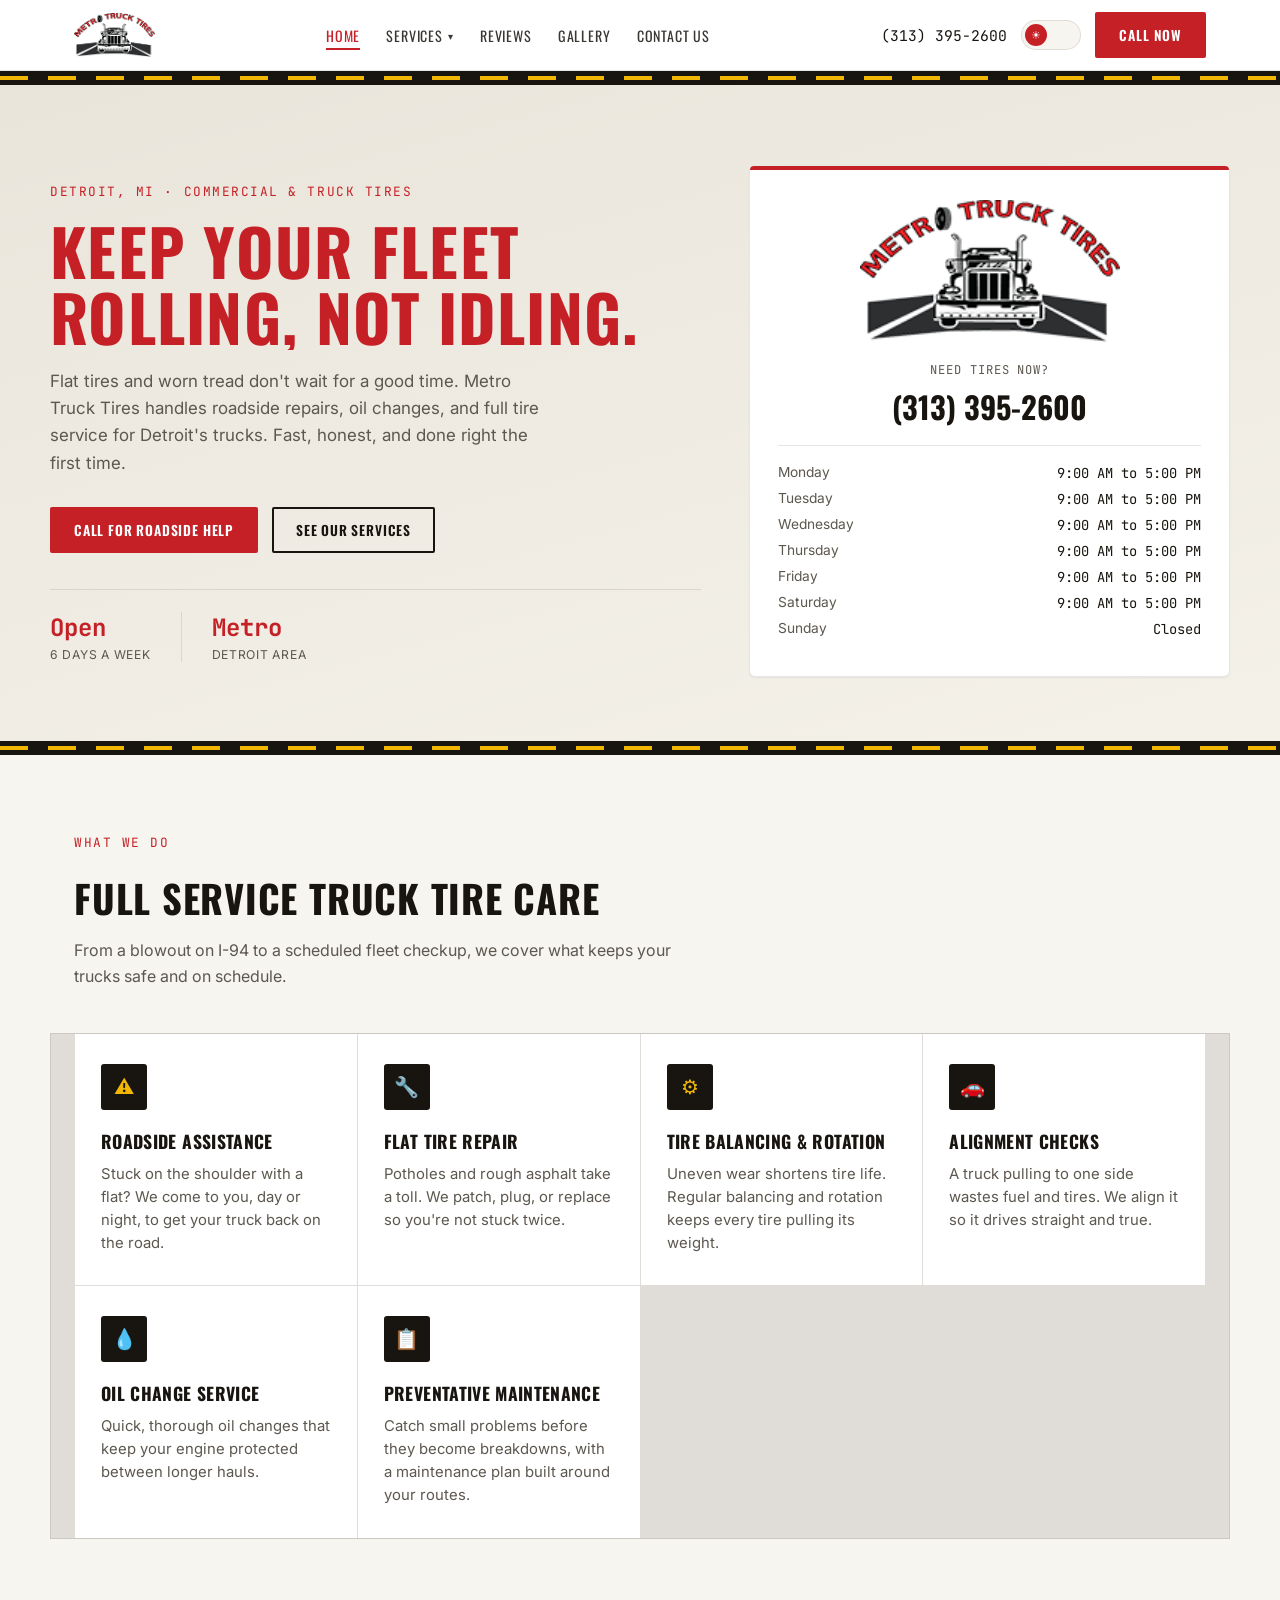
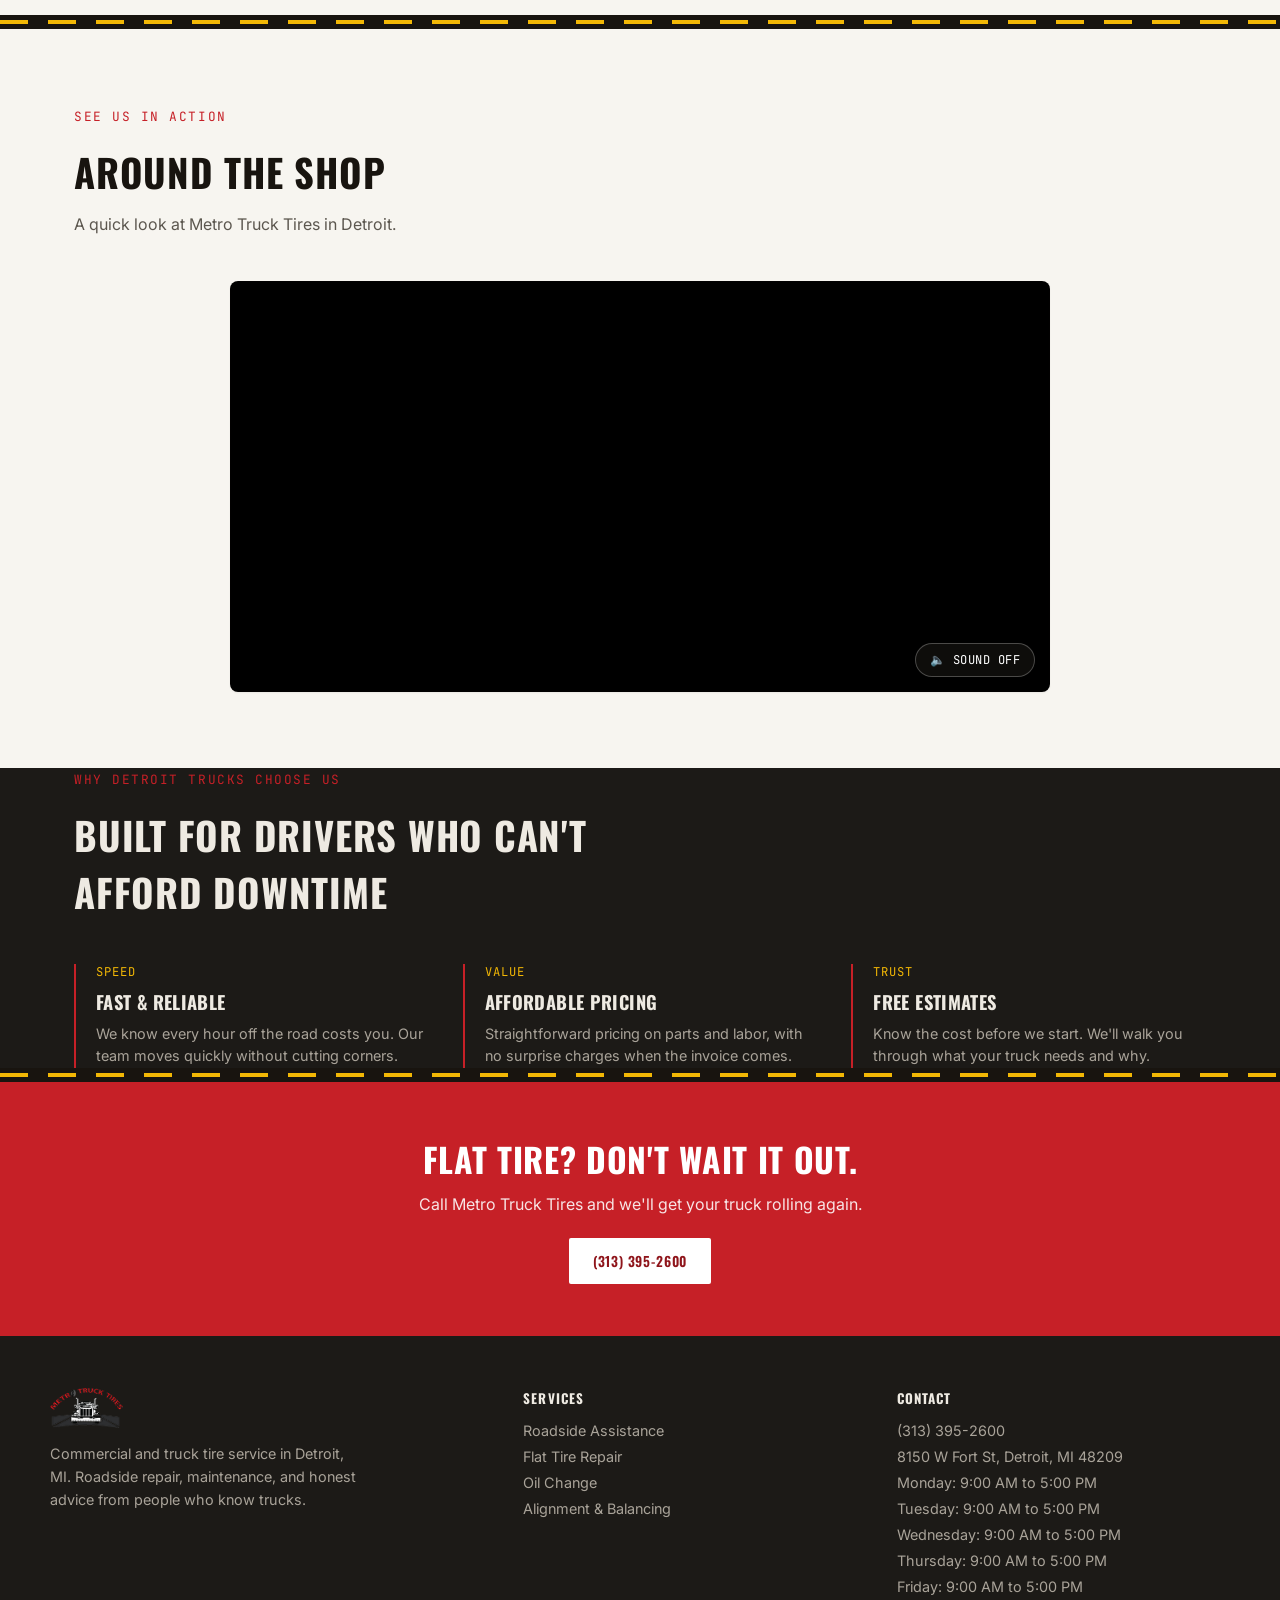
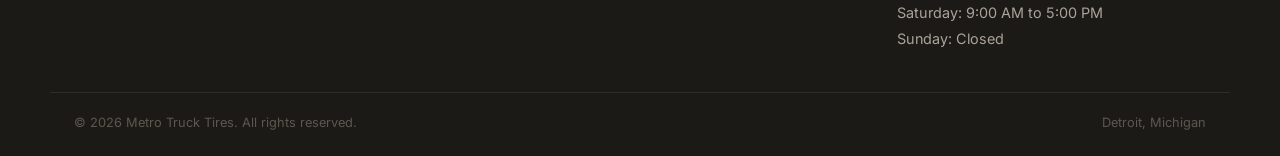
==== index.html @ 2fb6edc6 "Add files via upload" ====
<!DOCTYPE html>
<html lang="en">
<head>
<meta charset="UTF-8">
<meta name="viewport" content="width=device-width, initial-scale=1.0">
<meta name="color-scheme" content="light">
<title>Metro Truck Tires | Detroit, MI</title>
<meta name="description" content="Commercial and truck tire service in Detroit, MI. Roadside assistance, flat repair, oil changes, and more.">
<link rel="stylesheet" href="styles.css">

</head>
<body>
<header>
  <div class="nav">
    <a class="nav-logo" href="index.html"><img src="logo.png" alt="Metro Truck Tires logo"></a>
    <ul class="nav-links">
      <li><a href="index.html" class="active">Home</a></li>
<li class="has-dropdown">
              <a href="services.html" class="">Services <span class="caret">&#9662;</span></a>
              <ul class="dropdown"><li><a href="services.html#roadside">Roadside Assistance</a></li><li><a href="services.html#flat-tire">Flat Tire Repair</a></li><li><a href="services.html#oil-change">Oil Change</a></li><li><a href="services.html#balancing">Tire Balancing & Rotation</a></li><li><a href="services.html#alignment">Alignment Checks</a></li><li><a href="services.html#maintenance">Preventative Maintenance</a></li></ul>
            </li>
<li><a href="reviews.html" class="">Reviews</a></li>
<li><a href="gallery.html" class="">Gallery</a></li>
<li><a href="contact.html" class="">Contact Us</a></li>
    </ul>
    <div class="nav-cta">
      <span class="nav-phone mono">(313) 395-2600</span>
      <button class="theme-toggle" aria-pressed="false" aria-label="Toggle dark mode"><span class="knob">&#9728;</span></button>
      <a href="tel:+13133952600" class="btn btn-red">Call Now</a>
    </div>
    <button class="burger" aria-label="Menu">&#9776;</button>
  </div>
</header>

<div class="road"></div>
<section class="hero">
  <div class="hero-grid">
    <div class="hero-in">
      <span class="eyebrow">Detroit, MI &middot; Commercial &amp; Truck Tires</span>
      <h1 class="split-text">Keep your fleet <span>rolling</span>, not idling.</h1>
      <p class="lead">Flat tires and worn tread don't wait for a good time. Metro Truck Tires handles roadside repairs, oil changes, and full tire service for Detroit's trucks. Fast, honest, and done right the first time.</p>
      <div class="hero-actions">
        <a href="tel:+13133952600" class="btn btn-red">Call for Roadside Help</a>
        <a href="services.html" class="btn btn-outline">See Our Services</a>
      </div>
      <div class="hero-stats">
        <div class="hstat"><div class="num">Open</div><div class="lbl">6 Days a Week</div></div>
        <div class="hstat"><div class="num">Metro</div><div class="lbl">Detroit Area</div></div>
      </div>
    </div>
    <div class="hero-panel hero-panel-in">
      <img src="logo.png" alt="Metro Truck Tires">
      <div class="call-label">Need tires now?</div>
      <a href="tel:+13133952600" class="phone">(313) 395-2600</a>
      <div class="hours">
        <div class="hours-row"><span>Monday</span><span>9:00 AM to 5:00 PM</span></div>
        <div class="hours-row"><span>Tuesday</span><span>9:00 AM to 5:00 PM</span></div>
        <div class="hours-row"><span>Wednesday</span><span>9:00 AM to 5:00 PM</span></div>
        <div class="hours-row"><span>Thursday</span><span>9:00 AM to 5:00 PM</span></div>
        <div class="hours-row"><span>Friday</span><span>9:00 AM to 5:00 PM</span></div>
        <div class="hours-row"><span>Saturday</span><span>9:00 AM to 5:00 PM</span></div>
        <div class="hours-row"><span>Sunday</span><span>Closed</span></div>
      </div>
    </div>
  </div>
</section>

<div class="road"></div>

<section class="section" id="services">
  <div class="wrap">
    <div class="section-head reveal">
      <span class="eyebrow">What We Do</span>
      <h2>Full service truck tire care</h2>
      <p>From a blowout on I-94 to a scheduled fleet checkup, we cover what keeps your trucks safe and on schedule.</p>
    </div>
  </div>
  <div class="services-grid wrap reveal-stagger" style="max-width:1180px; margin:0 auto;">
    <div class="service-card">
      <div class="service-icon">&#9888;</div>
      <h3>Roadside Assistance</h3>
      <p>Stuck on the shoulder with a flat? We come to you, day or night, to get your truck back on the road.</p>
    </div>
    <div class="service-card">
      <div class="service-icon">&#128295;</div>
      <h3>Flat Tire Repair</h3>
      <p>Potholes and rough asphalt take a toll. We patch, plug, or replace so you're not stuck twice.</p>
    </div>
    <div class="service-card">
      <div class="service-icon">&#9881;</div>
      <h3>Tire Balancing &amp; Rotation</h3>
      <p>Uneven wear shortens tire life. Regular balancing and rotation keeps every tire pulling its weight.</p>
    </div>
    <div class="service-card">
      <div class="service-icon">&#128663;</div>
      <h3>Alignment Checks</h3>
      <p>A truck pulling to one side wastes fuel and tires. We align it so it drives straight and true.</p>
    </div>
    <div class="service-card">
      <div class="service-icon">&#128167;</div>
      <h3>Oil Change Service</h3>
      <p>Quick, thorough oil changes that keep your engine protected between longer hauls.</p>
    </div>
    <div class="service-card">
      <div class="service-icon">&#128203;</div>
      <h3>Preventative Maintenance</h3>
      <p>Catch small problems before they become breakdowns, with a maintenance plan built around your routes.</p>
    </div>
  </div>
</section>

<div class="road"></div>

<section class="section">
  <div class="wrap">
    <div class="section-head reveal">
      <span class="eyebrow">See Us In Action</span>
      <h2>Around the shop</h2>
      <p>A quick look at Metro Truck Tires in Detroit.</p>
    </div>
    <div class="video-wrap reveal">
      <div class="video-frame">
        <video class="js-shop-video" playsinline webkit-playsinline="true" x5-playsinline autoplay muted loop preload="auto" poster="" disablepictureinpicture disableremoteplayback>
          <source src="videos/shop-tour.mp4" type="video/mp4">
          Your browser doesn't support embedded video.
        </video>
        <button type="button" class="mute-toggle js-mute-toggle" aria-label="Unmute video">&#128264; Sound Off</button>
      </div>
    </div>
  </div>
</section>

<section class="why" id="why">
  <div class="wrap">
    <div class="section-head reveal">
      <span class="eyebrow">Why Detroit Trucks Choose Us</span>
      <h2>Built for drivers who can't afford downtime</h2>
    </div>
    <div class="why-grid reveal-stagger">
      <div class="why-item">
        <span class="tag">Speed</span>
        <h3>Fast &amp; Reliable</h3>
        <p>We know every hour off the road costs you. Our team moves quickly without cutting corners.</p>
      </div>
      <div class="why-item">
        <span class="tag">Value</span>
        <h3>Affordable Pricing</h3>
        <p>Straightforward pricing on parts and labor, with no surprise charges when the invoice comes.</p>
      </div>
      <div class="why-item">
        <span class="tag">Trust</span>
        <h3>Free Estimates</h3>
        <p>Know the cost before we start. We'll walk you through what your truck needs and why.</p>
      </div>
    </div>
  </div>
</section>

<div class="road"></div>

<section class="cta-band reveal">
  <h2>Flat tire? Don't wait it out.</h2>
  <p>Call Metro Truck Tires and we'll get your truck rolling again.</p>
  <a href="tel:+13133952600" class="btn btn-white">(313) 395-2600</a>
</section>

<footer>
  <div class="foot-grid">
    <div>
      <img src="logo.png" alt="Metro Truck Tires logo">
      <p>Commercial and truck tire service in Detroit, MI. Roadside repair, maintenance, and honest advice from people who know trucks.</p>
    </div>
    <div>
      <h4>Services</h4>
      <ul>
        <li><a href="services.html#roadside">Roadside Assistance</a></li>
        <li><a href="services.html#flat-tire">Flat Tire Repair</a></li>
        <li><a href="services.html#oil-change">Oil Change</a></li>
        <li><a href="services.html#alignment">Alignment &amp; Balancing</a></li>
      </ul>
    </div>
    <div>
      <h4>Contact</h4>
      <ul>
        <li>(313) 395-2600</li>
        <li>8150 W Fort St, Detroit, MI 48209</li>
        <li>Monday: 9:00 AM to 5:00 PM</li>
        <li>Tuesday: 9:00 AM to 5:00 PM</li>
        <li>Wednesday: 9:00 AM to 5:00 PM</li>
        <li>Thursday: 9:00 AM to 5:00 PM</li>
        <li>Friday: 9:00 AM to 5:00 PM</li>
        <li>Saturday: 9:00 AM to 5:00 PM</li>
        <li>Sunday: Closed</li>
      </ul>
    </div>
  </div>
  <div class="foot-bottom wrap">
    <span>&copy; 2026 Metro Truck Tires. All rights reserved.</span>
    <span>Detroit, Michigan</span>
  </div>
</footer>
<script src="main.js"></script>
</body>
</html>
---- styles.css ----
@import url('https://fonts.googleapis.com/css2?family=Oswald:wght@400;500;600;700&family=Inter:wght@400;500;600;700&family=JetBrains+Mono:wght@500;700&display=swap');

:root{
  color-scheme: light;
  /* brand constants — same in both themes */
  --red:#c62027;
  --red-dark:#8f151b;
  --yellow:#f2b705;

  /* LIGHT THEME (default) */
  --bg-page:#f7f5f0;
  --bg-surface:#ffffff;
  --bg-nav:#ffffff;
  --bg-hero-a:#e9e5db;
  --bg-hero-b:#f4f1e9;
  --bg-panel:#ffffff;
  --bg-band:#1c1a17;      /* why-us band stays dark for contrast in both themes */
  --band-text:#eeeae2;
  --band-muted:#a9a399;
  --text-primary:#18140f;
  --text-muted:#5c574f;
  --steel:#8a8579;
  --line:rgba(20,18,16,0.10);
  --nav-text:#18140f;
  --icon-bg:#18140f;
  --icon-fg:var(--yellow);
  --shadow:0 1px 2px rgba(20,18,16,0.06);
}

[data-theme="dark"]{
  color-scheme: dark;
  --bg-page:#141210;
  --bg-surface:#1b1815;
  --bg-nav:#141210;
  --bg-hero-a:#141210;
  --bg-hero-b:#1b1815;
  --bg-panel:#211d19;
  --bg-band:#0f0d0b;
  --band-text:#eeeae2;
  --band-muted:#7a746a;
  --text-primary:#eeeae2;
  --text-muted:#a9a399;
  --steel:#7a746a;
  --line:rgba(255,255,255,0.08);
  --nav-text:#eeeae2;
  --icon-bg:#0f0d0b;
  --icon-fg:var(--yellow);
  --shadow:none;
}

*{box-sizing:border-box; margin:0; padding:0;}
html{scroll-behavior:smooth; background:var(--bg-page);}
body{
  font-family:'Inter',sans-serif;
  background:var(--bg-page);
  color:var(--text-primary);
  -webkit-font-smoothing:antialiased;
  transition:background .25s ease, color .25s ease;
}
h1,h2,h3,.display{
  font-family:'Oswald',sans-serif;
  text-transform:uppercase;
  letter-spacing:0.02em;
}
.mono{font-family:'JetBrains Mono',monospace;}
a{color:inherit; text-decoration:none;}
img{max-width:100%; display:block;}
.wrap{max-width:1180px; margin:0 auto; padding:0 24px;}
ul{list-style:none;}

/* Road stripe divider — signature element echoing the logo's road */
.road{height:14px; background:var(--icon-bg); position:relative; overflow:hidden; transition:background .25s ease;}
.road::before{
  content:""; position:absolute; top:50%; left:0; right:0; height:4px; transform:translateY(-50%);
  background-image:repeating-linear-gradient(90deg, var(--yellow) 0 28px, transparent 28px 48px);
}

/* NAV */
header{position:sticky; top:0; z-index:60; background:var(--bg-nav); border-bottom:1px solid var(--line); transition:background .25s ease, border-color .25s ease;}
.nav{display:flex; align-items:center; justify-content:space-between; padding:12px 24px; max-width:1180px; margin:0 auto; position:relative;}
.nav-logo img{height:44px; width:auto;}
.nav-links{display:flex; gap:26px; align-items:center;}
.nav-links > li{position:relative;}
.nav-links a{color:var(--nav-text); font-family:'Oswald',sans-serif; font-size:0.88rem; letter-spacing:0.06em; text-transform:uppercase; opacity:0.85; transition:opacity .15s, color .15s; position:relative;}
.nav-links > li > a::after{
  content:""; position:absolute; left:0; right:100%; bottom:-4px; height:2px; background:var(--red);
  transition:right .25s cubic-bezier(.19,1,.22,1);
}
.nav-links > li > a:hover::after, .nav-links > li > a.active::after{right:0;}
.nav-links > li > a{display:flex; align-items:center; gap:5px;}
.nav-links a:hover, .nav-links a.active{opacity:1; color:var(--red);}
.caret{font-size:0.65rem; transition:transform .2s;}
.has-dropdown:hover .caret{transform:rotate(180deg);}
.dropdown{
  position:absolute; top:100%; left:0; margin-top:14px; min-width:220px;
  background:var(--bg-surface); border:1px solid var(--line); border-radius:3px; box-shadow:0 12px 28px rgba(0,0,0,0.14);
  opacity:0; visibility:hidden; transform:translateY(6px);
  transition:opacity .18s ease, transform .18s ease, visibility .18s;
  padding:8px 0;
}
.has-dropdown:hover .dropdown, .has-dropdown:focus-within .dropdown{opacity:1; visibility:visible; transform:translateY(0);}
.dropdown a{display:block; padding:10px 18px; font-family:'Inter',sans-serif; text-transform:none; letter-spacing:0; font-size:0.92rem; opacity:0.9;}
.dropdown a:hover{background:var(--bg-page); opacity:1;}

.nav-cta{display:flex; align-items:center; gap:14px;}
.nav-phone{display:none; color:var(--nav-text); font-size:0.92rem;}
@media(min-width:760px){ .nav-phone{display:block;} }

.btn{display:inline-flex; align-items:center; gap:8px; padding:11px 22px; font-family:'Oswald',sans-serif; font-weight:600; font-size:0.85rem; letter-spacing:0.06em; text-transform:uppercase; border-radius:2px; border:2px solid transparent; cursor:pointer; transition:transform .12s ease, background .15s ease, color .15s ease, border-color .15s ease;}
.btn:hover{transform:translateY(-1px);}
.btn-red{background:var(--red); color:#fff;}
.btn-red:hover{background:var(--red-dark);}
.btn-outline{background:transparent; border-color:var(--text-primary); color:var(--text-primary);}
.btn-outline:hover{border-color:var(--red); color:var(--red);}
.btn-white{background:#fff; color:var(--red-dark);}
.btn-white:hover{background:var(--icon-bg); color:#fff;}

/* theme toggle */
.theme-toggle{
  display:flex; align-items:center; gap:0; background:var(--bg-page); border:1px solid var(--line);
  border-radius:20px; padding:3px; cursor:pointer; position:relative; width:60px; height:30px;
}
.theme-toggle .knob{
  width:22px; height:22px; border-radius:50%; background:var(--red); display:flex; align-items:center; justify-content:center;
  color:#fff; font-size:0.7rem; transition:transform .25s ease; transform:translateX(0);
}
[data-theme="dark"] .theme-toggle .knob{transform:translateX(28px);}

.burger{display:none; background:none; border:none; color:var(--nav-text); font-size:1.6rem; cursor:pointer;}
@media(max-width:900px){
  .nav-links{
    display:none; position:absolute; top:100%; left:0; right:0; flex-direction:column; align-items:stretch;
    background:var(--bg-nav); border-top:1px solid var(--line); padding:8px 24px 20px; gap:4px;
  }
  .nav-links.open{display:flex;}
  .nav-links > li > a{padding:12px 0; justify-content:space-between; width:100%;}
  .dropdown{position:static; opacity:1; visibility:visible; transform:none; box-shadow:none; border:none; margin:0 0 4px 12px; display:none; padding:0;}
  .has-dropdown.open .dropdown{display:block;}
  .burger{display:block;}
}

/* HERO */
.hero{position:relative; background:linear-gradient(165deg, var(--bg-hero-a), var(--bg-hero-b)); color:var(--text-primary); padding:80px 24px 64px; overflow:hidden; transition:background .25s ease;}
.hero-grid{max-width:1180px; margin:0 auto; display:grid; grid-template-columns:1.15fr 0.85fr; gap:48px; align-items:center;}
@media(max-width:900px){ .hero-grid{grid-template-columns:1fr;} }
.eyebrow{display:inline-flex; align-items:center; gap:10px; color:var(--red); font-family:'JetBrains Mono',monospace; font-size:0.8rem; letter-spacing:0.12em; text-transform:uppercase; margin-bottom:18px;}
.hero h1{font-size:clamp(2.3rem, 5vw, 4rem); line-height:1.03; font-weight:700; margin-bottom:18px;}
.hero h1 span{color:var(--red);}
.hero p.lead{font-size:1.06rem; color:var(--text-muted); max-width:46ch; margin-bottom:30px; line-height:1.6;}
.hero-actions{display:flex; flex-wrap:wrap; gap:14px; margin-bottom:36px;}
.hero-stats{display:flex; gap:0; border-top:1px solid var(--line); padding-top:22px; flex-wrap:wrap;}
.hstat{padding-right:30px; margin-right:30px; border-right:1px solid var(--line);}
.hstat:last-child{border-right:none;}
.hstat .num{font-family:'JetBrains Mono',monospace; font-size:1.5rem; font-weight:700; color:var(--red);}
.hstat .lbl{font-size:0.76rem; color:var(--text-muted); text-transform:uppercase; letter-spacing:0.06em; margin-top:4px;}

.hero-panel{background:var(--bg-panel); border:1px solid var(--line); border-radius:6px; padding:34px 28px; position:relative; box-shadow:var(--shadow);}
.hero-panel::before{content:""; position:absolute; top:0; left:0; right:0; height:4px; background:var(--red); border-radius:6px 6px 0 0;}
.hero-panel img{width:100%; max-width:260px; margin:0 auto 20px;}
.hero-panel .call-label{font-family:'JetBrains Mono',monospace; font-size:0.76rem; color:var(--text-muted); text-transform:uppercase; letter-spacing:0.08em; text-align:center; margin-bottom:6px;}
.hero-panel .phone{display:block; text-align:center; font-family:'Oswald',sans-serif; font-weight:700; font-size:1.9rem; color:var(--text-primary); margin-bottom:16px;}
.hero-panel .hours{border-top:1px solid var(--line); padding-top:14px; margin-top:4px; font-size:0.86rem; color:var(--text-muted);}
.hours-row{display:flex; justify-content:space-between; padding:4px 0;}
.hours-row span:last-child{color:var(--text-primary); font-family:'JetBrains Mono',monospace;}

/* generic page hero (sub-pages) */
.page-hero{padding:56px 24px; background:linear-gradient(165deg, var(--bg-hero-a), var(--bg-hero-b));}
.page-hero h1{font-size:clamp(2rem,4vw,2.8rem); margin-bottom:8px;}
.page-hero p{color:var(--text-muted); max-width:56ch;}

/* SECTIONS */
.section{padding:76px 24px; background:var(--bg-page);}
.section-head{max-width:640px; margin-bottom:44px;}
.section-head .eyebrow{color:var(--red);}
.section-head h2{font-size:clamp(1.7rem,3.4vw,2.4rem); margin-bottom:12px;}
.section-head p{color:var(--text-muted); font-size:1rem; line-height:1.6;}

.services-grid{display:grid; grid-template-columns:repeat(auto-fit, minmax(260px,1fr)); gap:1px; background:var(--line); border:1px solid var(--line);}
.service-card{background:var(--bg-surface); padding:30px 26px; transition:background .2s, transform .25s ease;}
.service-card:hover{background:var(--bg-page); transform:translateY(-3px);}
.service-icon{width:46px; height:46px; border-radius:3px; background:var(--icon-bg); display:flex; align-items:center; justify-content:center; margin-bottom:18px; color:var(--icon-fg); font-size:1.25rem; transition:background .25s, transform .25s ease;}
.service-card:hover .service-icon{transform:scale(1.08) rotate(-3deg);}
.service-card h3{font-size:1.1rem; margin-bottom:9px;}
.service-card p{color:var(--text-muted); font-size:0.93rem; line-height:1.55;}

/* WHY / dark band (always dark for grounding contrast) */
.why{background:var(--bg-band); color:var(--band-text);}
.why .section-head p{color:var(--band-muted);}
.why-grid{display:grid; grid-template-columns:repeat(auto-fit,minmax(240px,1fr)); gap:34px; margin-top:16px;}
.why-item{border-left:2px solid var(--red); padding-left:20px; transition:transform .25s ease;}
.why-item:hover{transform:translateX(4px);}
.why-item .tag{font-family:'JetBrains Mono',monospace; font-size:0.76rem; color:var(--yellow); letter-spacing:0.08em; text-transform:uppercase; margin-bottom:8px; display:block;}
.why-item h3{font-size:1.15rem; margin-bottom:8px;}
.why-item p{color:var(--band-muted); font-size:0.9rem; line-height:1.55;}

/* CTA BAND */
.cta-band{background:var(--red); color:#fff; padding:52px 24px; text-align:center;}
.cta-band h2{font-size:clamp(1.5rem,3.4vw,2.1rem); margin-bottom:10px;}
.cta-band p{margin-bottom:24px; color:rgba(255,255,255,0.88); font-size:1rem;}
.cta-band .btn-outline{border-color:#fff; color:#fff;}
.cta-band .btn-outline:hover{background:#fff; color:var(--red-dark); border-color:#fff;}

/* FOOTER */
footer{background:var(--bg-band); color:var(--band-muted); padding:52px 24px 26px; transition:background .25s;}
.foot-grid{display:grid; grid-template-columns:1.3fr 1fr 1fr; gap:40px; max-width:1180px; margin:0 auto 36px;}
@media(max-width:720px){ .foot-grid{grid-template-columns:1fr;} }
.foot-grid img{height:40px; margin-bottom:14px;}
.foot-grid p{font-size:0.9rem; line-height:1.6; max-width:34ch;}
.foot-grid h4{font-family:'Oswald',sans-serif; color:var(--band-text); font-size:0.83rem; text-transform:uppercase; letter-spacing:0.08em; margin-bottom:14px;}
.foot-grid li{margin-bottom:9px; font-size:0.9rem;}
.foot-grid li a:hover{color:var(--yellow);}
.foot-bottom{max-width:1180px; margin:0 auto; padding-top:22px; border-top:1px solid rgba(255,255,255,0.08); display:flex; justify-content:space-between; flex-wrap:wrap; gap:12px; font-size:0.8rem; color:#5c574f;}

/* Reviews */
.review-grid{display:grid; grid-template-columns:repeat(auto-fit,minmax(280px,1fr)); gap:20px;}
.review-card{background:var(--bg-surface); border:1px solid var(--line); border-radius:6px; padding:26px; box-shadow:var(--shadow);}
.stars{color:var(--yellow); letter-spacing:2px; margin-bottom:12px; font-size:0.95rem;}
.review-card p{color:var(--text-primary); font-size:0.95rem; line-height:1.6; margin-bottom:16px;}
.review-name{font-family:'Oswald',sans-serif; font-size:0.85rem; text-transform:uppercase; letter-spacing:0.05em; color:var(--text-muted);}

/* Gallery */
.gallery-grid{display:grid; grid-template-columns:repeat(auto-fit,minmax(220px,1fr)); gap:14px;}
.gallery-item{aspect-ratio:4/3; border-radius:4px; background:linear-gradient(135deg, var(--bg-hero-a), var(--bg-hero-b)); border:1px solid var(--line); display:flex; align-items:center; justify-content:center; color:var(--text-muted); font-family:'JetBrains Mono',monospace; font-size:0.8rem; text-align:center; padding:10px;}

/* Contact form */
.contact-grid{display:grid; grid-template-columns:1fr 1fr; gap:48px; align-items:start;}
@media(max-width:860px){ .contact-grid{grid-template-columns:1fr;} }
.field{margin-bottom:18px;}
.field label{display:block; font-family:'JetBrains Mono',monospace; font-size:0.78rem; text-transform:uppercase; letter-spacing:0.06em; color:var(--text-muted); margin-bottom:7px;}
.field input, .field textarea{
  width:100%; padding:12px 14px; background:var(--bg-surface); border:1px solid var(--line); border-radius:3px;
  color:var(--text-primary); font-family:'Inter',sans-serif; font-size:0.95rem;
}
.field textarea{resize:vertical; min-height:120px;}
.field input:focus, .field textarea:focus{outline:2px solid var(--red); outline-offset:1px;}
.info-block{background:var(--bg-surface); border:1px solid var(--line); border-radius:6px; padding:28px; box-shadow:var(--shadow);}
.info-row{display:flex; justify-content:space-between; padding:10px 0; border-bottom:1px solid var(--line); font-size:0.92rem;}
.info-row:last-child{border-bottom:none;}
.info-row span:first-child{color:var(--text-muted); text-transform:uppercase; font-family:'JetBrains Mono',monospace; font-size:0.76rem; letter-spacing:0.05em;}

.video-frame{position:relative; border-radius:8px; overflow:hidden; border:1px solid var(--line); box-shadow:var(--shadow); background:#000;}
.video-frame video{width:100%; display:block; max-height:520px; object-fit:contain; background:#000;}
.video-wrap{max-width:820px; margin:0 auto;}
.mute-toggle{
  position:absolute; bottom:14px; right:14px; z-index:2;
  display:flex; align-items:center; gap:6px;
  background:rgba(20,18,16,0.72); color:#fff; border:1px solid rgba(255,255,255,0.25);
  border-radius:20px; padding:8px 14px; font-family:'JetBrains Mono',monospace; font-size:0.76rem;
  letter-spacing:0.04em; text-transform:uppercase; cursor:pointer; backdrop-filter:blur(2px);
  transition:background .15s ease;
}
.mute-toggle:hover{background:rgba(20,18,16,0.9);}

/* Reviews summary */
.rating-summary{display:flex; align-items:center; gap:18px; flex-wrap:wrap; margin-top:8px;}
.rating-summary .big-num{font-family:'Oswald',sans-serif; font-weight:700; font-size:2.4rem; color:var(--red);}
.rating-summary .stars-lg{color:var(--yellow); font-size:1.2rem; letter-spacing:2px;}
.rating-summary .rating-sub{color:var(--text-muted); font-size:0.85rem; font-family:'JetBrains Mono',monospace; text-transform:uppercase; letter-spacing:0.05em;}
.review-source{display:inline-block; font-family:'JetBrains Mono',monospace; font-size:0.72rem; text-transform:uppercase; letter-spacing:0.06em; color:var(--text-muted); margin-top:2px;}
:focus-visible{outline:2px solid var(--red); outline-offset:2px;}

/* SCROLL REVEAL ANIMATIONS */
.reveal{opacity:0; transform:translateY(18px); transition:opacity .6s ease, transform .6s ease; animation:revealFallback 0.01s 2.2s forwards;}
.reveal.is-visible{opacity:1; transform:translateY(0);}
.reveal-stagger > *{opacity:0; transform:translateY(18px); transition:opacity .55s ease, transform .55s ease; animation:revealFallback 0.01s 2.2s forwards;}
.reveal-stagger.is-visible > *{opacity:1; transform:translateY(0);}
.reveal-stagger.is-visible > *:nth-child(1){transition-delay:.03s;}
.reveal-stagger.is-visible > *:nth-child(2){transition-delay:.09s;}
.reveal-stagger.is-visible > *:nth-child(3){transition-delay:.15s;}
.reveal-stagger.is-visible > *:nth-child(4){transition-delay:.21s;}
.reveal-stagger.is-visible > *:nth-child(5){transition-delay:.27s;}
.reveal-stagger.is-visible > *:nth-child(6){transition-delay:.33s;}
/* Safety net: if JS never marks an element visible (blocked/failed/missed), force it visible after 2.2s instead of hiding content forever. */
@keyframes revealFallback{ to{ opacity:1; } }

/* hero load-in */
.hero-in > *{opacity:0; transform:translateY(14px); animation:heroIn .7s ease forwards;}
.hero-in > *:nth-child(1){animation-delay:.05s;}
.hero-in > *:nth-child(2){animation-delay:.15s;}
.hero-in > *:nth-child(3){animation-delay:.25s;}
.hero-in > *:nth-child(4){animation-delay:.35s;}
.hero-in > *:nth-child(5){animation-delay:.45s;}
@keyframes heroIn{to{opacity:1; transform:translateY(0);}}

.hero-panel-in{opacity:0; transform:translateY(14px) scale(0.98); animation:heroPanelIn .7s ease forwards; animation-delay:.5s;}
@keyframes heroPanelIn{to{opacity:1; transform:translateY(0) scale(1);}}

/* page-hero load-in (sub pages) */
.page-hero.reveal > .wrap > *{opacity:0; transform:translateY(14px); animation:heroIn .7s ease forwards;}
.page-hero.reveal > .wrap > *:nth-child(1){animation-delay:.05s;}
.page-hero.reveal > .wrap > *:nth-child(2){animation-delay:.15s;}
.page-hero.reveal > .wrap > *:nth-child(3){animation-delay:.25s;}

/* Split-word reveal animation */
.split-text .word{display:inline-block; overflow:hidden; vertical-align:top;}
.split-text .word-inner{display:inline-block; transform:translateY(115%); opacity:0; animation:wordUp .65s cubic-bezier(.19,1,.22,1) forwards; animation-delay:calc(var(--i) * 0.045s);}
@keyframes wordUp{ to{ transform:translateY(0); opacity:1; } }

@media (prefers-reduced-motion: reduce){
  html{scroll-behavior:auto;}
  .reveal, .reveal-stagger > *, .hero-in > *, .split-text .word-inner{opacity:1 !important; transform:none !important; animation:none !important; transition:none !important;}
  *{transition-duration:0.01ms !important;}
}
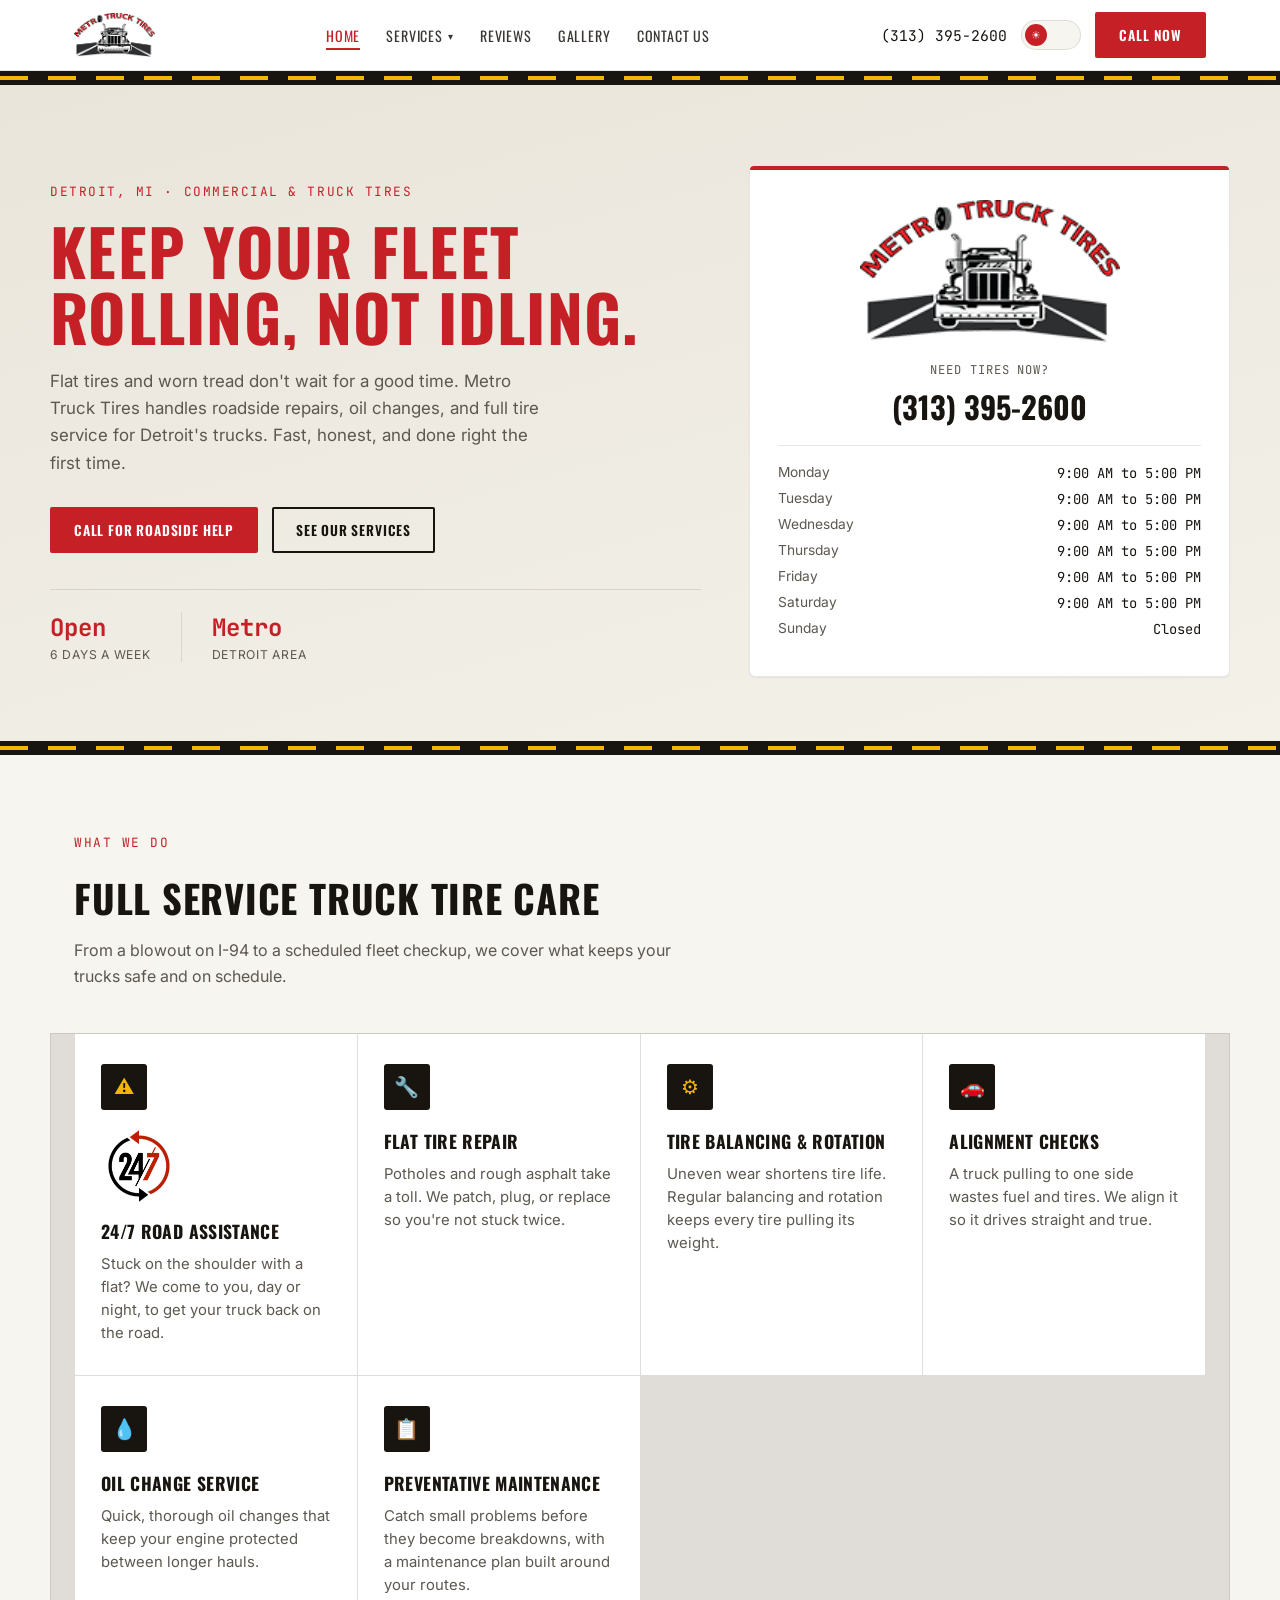
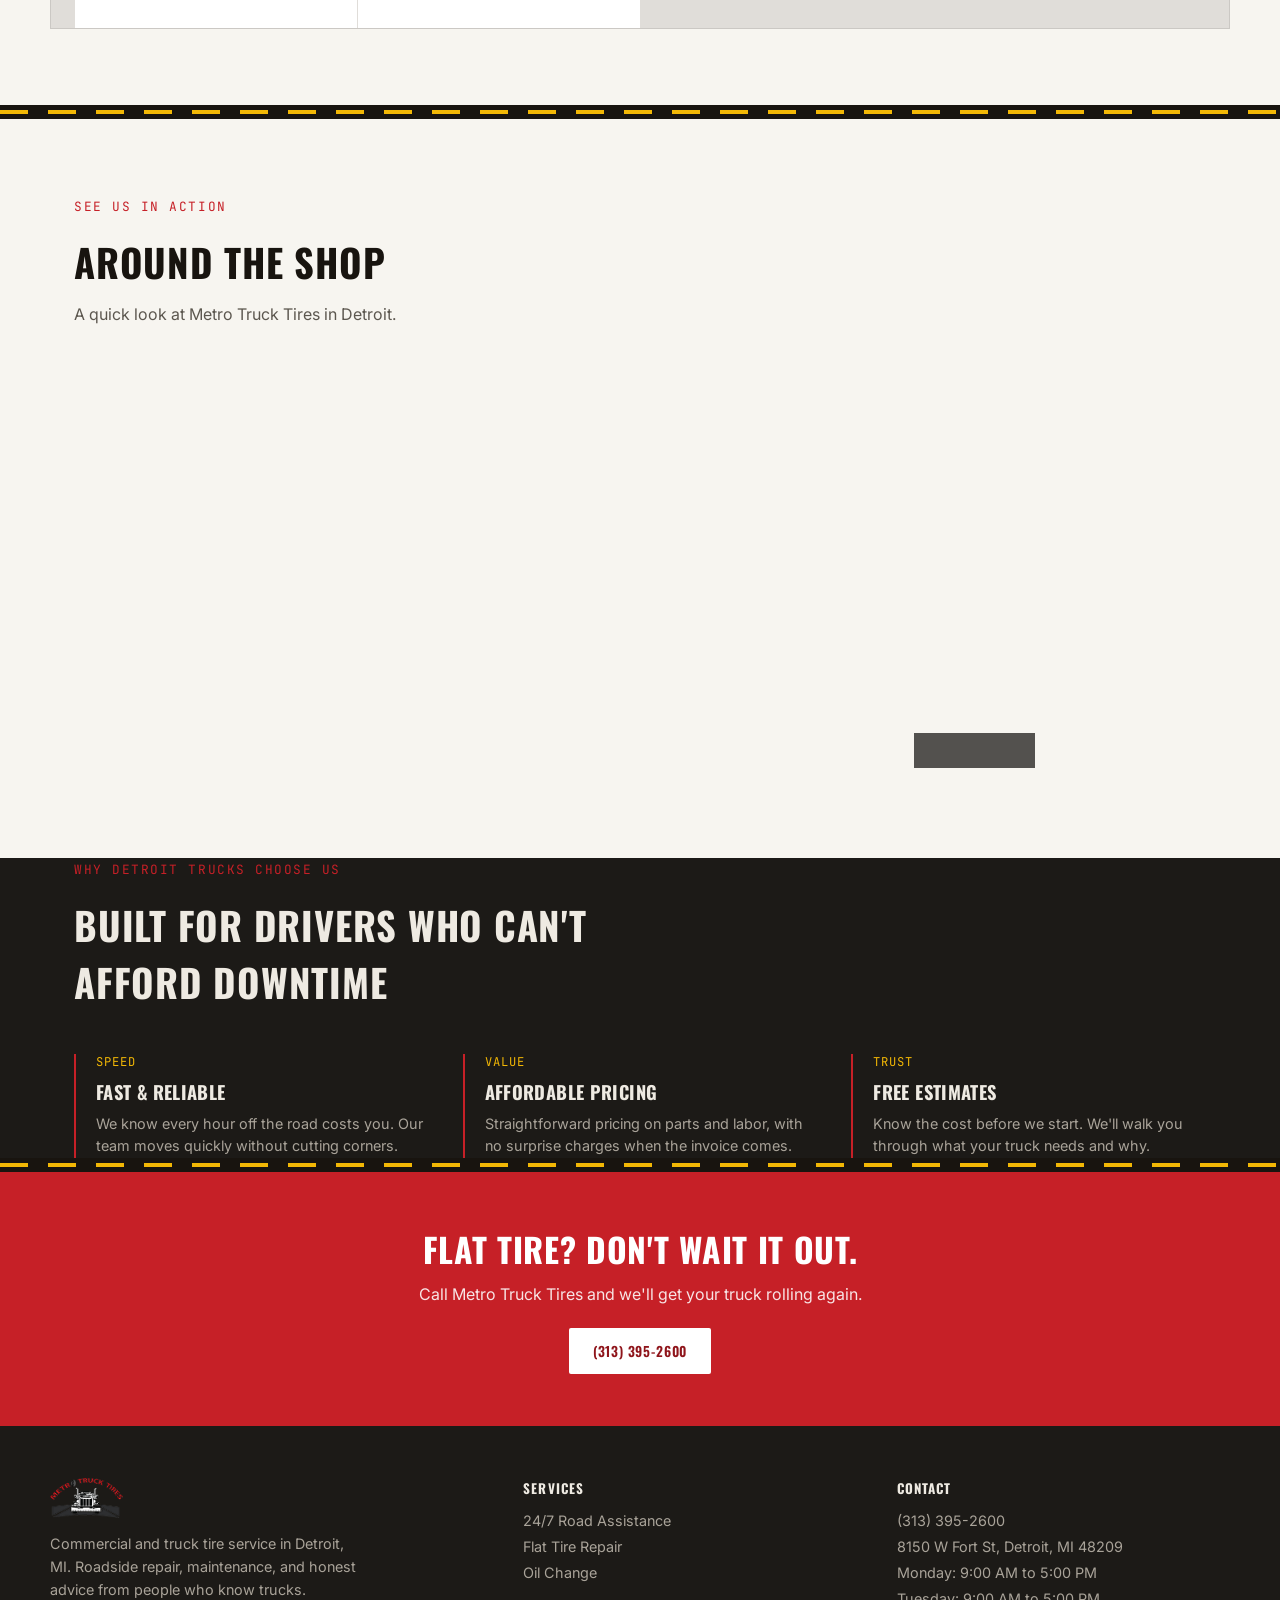
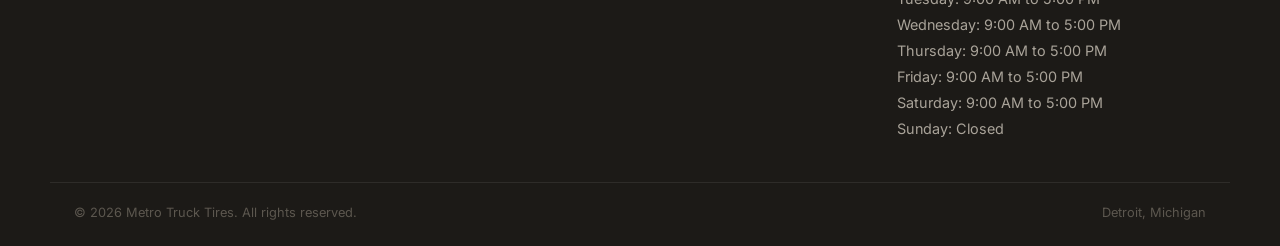
==== commit f9e4f6b8: "Add files via upload" ====
--- a/index.html
+++ b/index.html
@@ -17,7 +17,7 @@
       <li><a href="index.html" class="active">Home</a></li>
 <li class="has-dropdown">
               <a href="services.html" class="">Services <span class="caret">&#9662;</span></a>
-              <ul class="dropdown"><li><a href="services.html#roadside">Roadside Assistance</a></li><li><a href="services.html#flat-tire">Flat Tire Repair</a></li><li><a href="services.html#oil-change">Oil Change</a></li><li><a href="services.html#balancing">Tire Balancing & Rotation</a></li><li><a href="services.html#alignment">Alignment Checks</a></li><li><a href="services.html#maintenance">Preventative Maintenance</a></li></ul>
+              <ul class="dropdown"><li><a href="services.html#roadside">24/7 Road Assistance</a></li><li><a href="services.html#flat-tire">Flat Tire Repair</a></li><li><a href="services.html#oil-change">Oil Change</a></li><li><a href="services.html#balancing">Tire Balancing & Rotation</a></li><li><a href="services.html#maintenance">Preventative Maintenance</a></li></ul>
             </li>
 <li><a href="reviews.html" class="">Reviews</a></li>
 <li><a href="gallery.html" class="">Gallery</a></li>
@@ -78,7 +78,7 @@
   <div class="services-grid wrap reveal-stagger" style="max-width:1180px; margin:0 auto;">
     <div class="service-card">
       <div class="service-icon">&#9888;</div>
-      <h3>Roadside Assistance</h3>
+      <img src="road-assistance-24-7.png" alt="24/7 Road Assistance" style="width:76px;height:76px;object-fit:contain;margin-bottom:14px;"><h3>24/7 Road Assistance</h3>
       <p>Stuck on the shoulder with a flat? We come to you, day or night, to get your truck back on the road.</p>
     </div>
     <div class="service-card">
@@ -173,10 +173,10 @@
     <div>
       <h4>Services</h4>
       <ul>
-        <li><a href="services.html#roadside">Roadside Assistance</a></li>
+        <li><a href="services.html#roadside">24/7 Road Assistance</a></li>
         <li><a href="services.html#flat-tire">Flat Tire Repair</a></li>
         <li><a href="services.html#oil-change">Oil Change</a></li>
-        <li><a href="services.html#alignment">Alignment &amp; Balancing</a></li>
+        
       </ul>
     </div>
     <div>
--- a/styles.css
+++ b/styles.css
@@ -92,13 +92,13 @@
 .caret{font-size:0.65rem; transition:transform .2s;}
 .has-dropdown:hover .caret{transform:rotate(180deg);}
 .dropdown{
-  position:absolute; top:100%; left:0; margin-top:14px; min-width:220px;
+  position:absolute; top:100%; left:50%; margin-top:10px; min-width:220px;
   background:var(--bg-surface); border:1px solid var(--line); border-radius:3px; box-shadow:0 12px 28px rgba(0,0,0,0.14);
-  opacity:0; visibility:hidden; transform:translateY(6px);
+  opacity:0; visibility:hidden; transform:translate(-50%, 6px);
   transition:opacity .18s ease, transform .18s ease, visibility .18s;
   padding:8px 0;
 }
-.has-dropdown:hover .dropdown, .has-dropdown:focus-within .dropdown{opacity:1; visibility:visible; transform:translateY(0);}
+.has-dropdown:hover .dropdown, .has-dropdown:focus-within .dropdown{opacity:1; visibility:visible; transform:translate(-50%, 0);}
 .dropdown a{display:block; padding:10px 18px; font-family:'Inter',sans-serif; text-transform:none; letter-spacing:0; font-size:0.92rem; opacity:0.9;}
 .dropdown a:hover{background:var(--bg-page); opacity:1;}
 
@@ -134,7 +134,7 @@
   }
   .nav-links.open{display:flex;}
   .nav-links > li > a{padding:12px 0; justify-content:space-between; width:100%;}
-  .dropdown{position:static; opacity:1; visibility:visible; transform:none; box-shadow:none; border:none; margin:0 0 4px 12px; display:none; padding:0;}
+  .dropdown{position:static; opacity:1; visibility:visible; transform:none; box-shadow:none; border:none; margin:0 0 4px 12px; display:none; padding:0; min-width:0;}
   .has-dropdown.open .dropdown{display:block;}
   .burger{display:block;}
 }
@@ -301,3 +301,79 @@
   .reveal, .reveal-stagger > *, .hero-in > *, .split-text .word-inner{opacity:1 !important; transform:none !important; animation:none !important; transition:none !important;}
   *{transition-duration:0.01ms !important;}
 }
+
+/* Keep anchored service headings visible below the sticky navigation. */
+#roadside, #flat-tire, #oil-change, #balancing, #alignment, #maintenance {
+  scroll-margin-top: 78px;
+}
+
+
+/* HARD MOBILE SERVICES DROPDOWN FIX */
+@media (max-width: 900px){
+  html, body { overflow-x: hidden; }
+
+  .nav,
+  .nav-links,
+  .nav-links > li,
+  .has-dropdown {
+    max-width: 100%;
+    box-sizing: border-box;
+  }
+
+  .has-dropdown {
+    position: static !important;
+    overflow: visible !important;
+  }
+
+  .has-dropdown .dropdown,
+  .has-dropdown:hover .dropdown,
+  .has-dropdown:focus-within .dropdown,
+  .has-dropdown.open .dropdown {
+    position: static !important;
+    top: auto !important;
+    right: auto !important;
+    bottom: auto !important;
+    left: auto !important;
+    transform: none !important;
+    translate: none !important;
+    margin: 0 !important;
+    padding: 2px 0 6px 16px !important;
+    width: 100% !important;
+    min-width: 0 !important;
+    max-width: 100% !important;
+    box-sizing: border-box !important;
+    overflow: visible !important;
+    float: none !important;
+  }
+
+  .has-dropdown.open .dropdown {
+    display: block !important;
+    opacity: 1 !important;
+    visibility: visible !important;
+  }
+
+  .dropdown li {
+    display: block !important;
+    position: static !important;
+    width: 100% !important;
+    max-width: 100% !important;
+    margin: 0 !important;
+    padding: 0 !important;
+    transform: none !important;
+    box-sizing: border-box !important;
+  }
+
+  .dropdown li a {
+    display: block !important;
+    position: static !important;
+    width: 100% !important;
+    max-width: 100% !important;
+    margin: 0 !important;
+    padding: 10px 0 !important;
+    transform: none !important;
+    white-space: normal !important;
+    overflow-wrap: anywhere !important;
+    text-align: left !important;
+    box-sizing: border-box !important;
+  }
+}
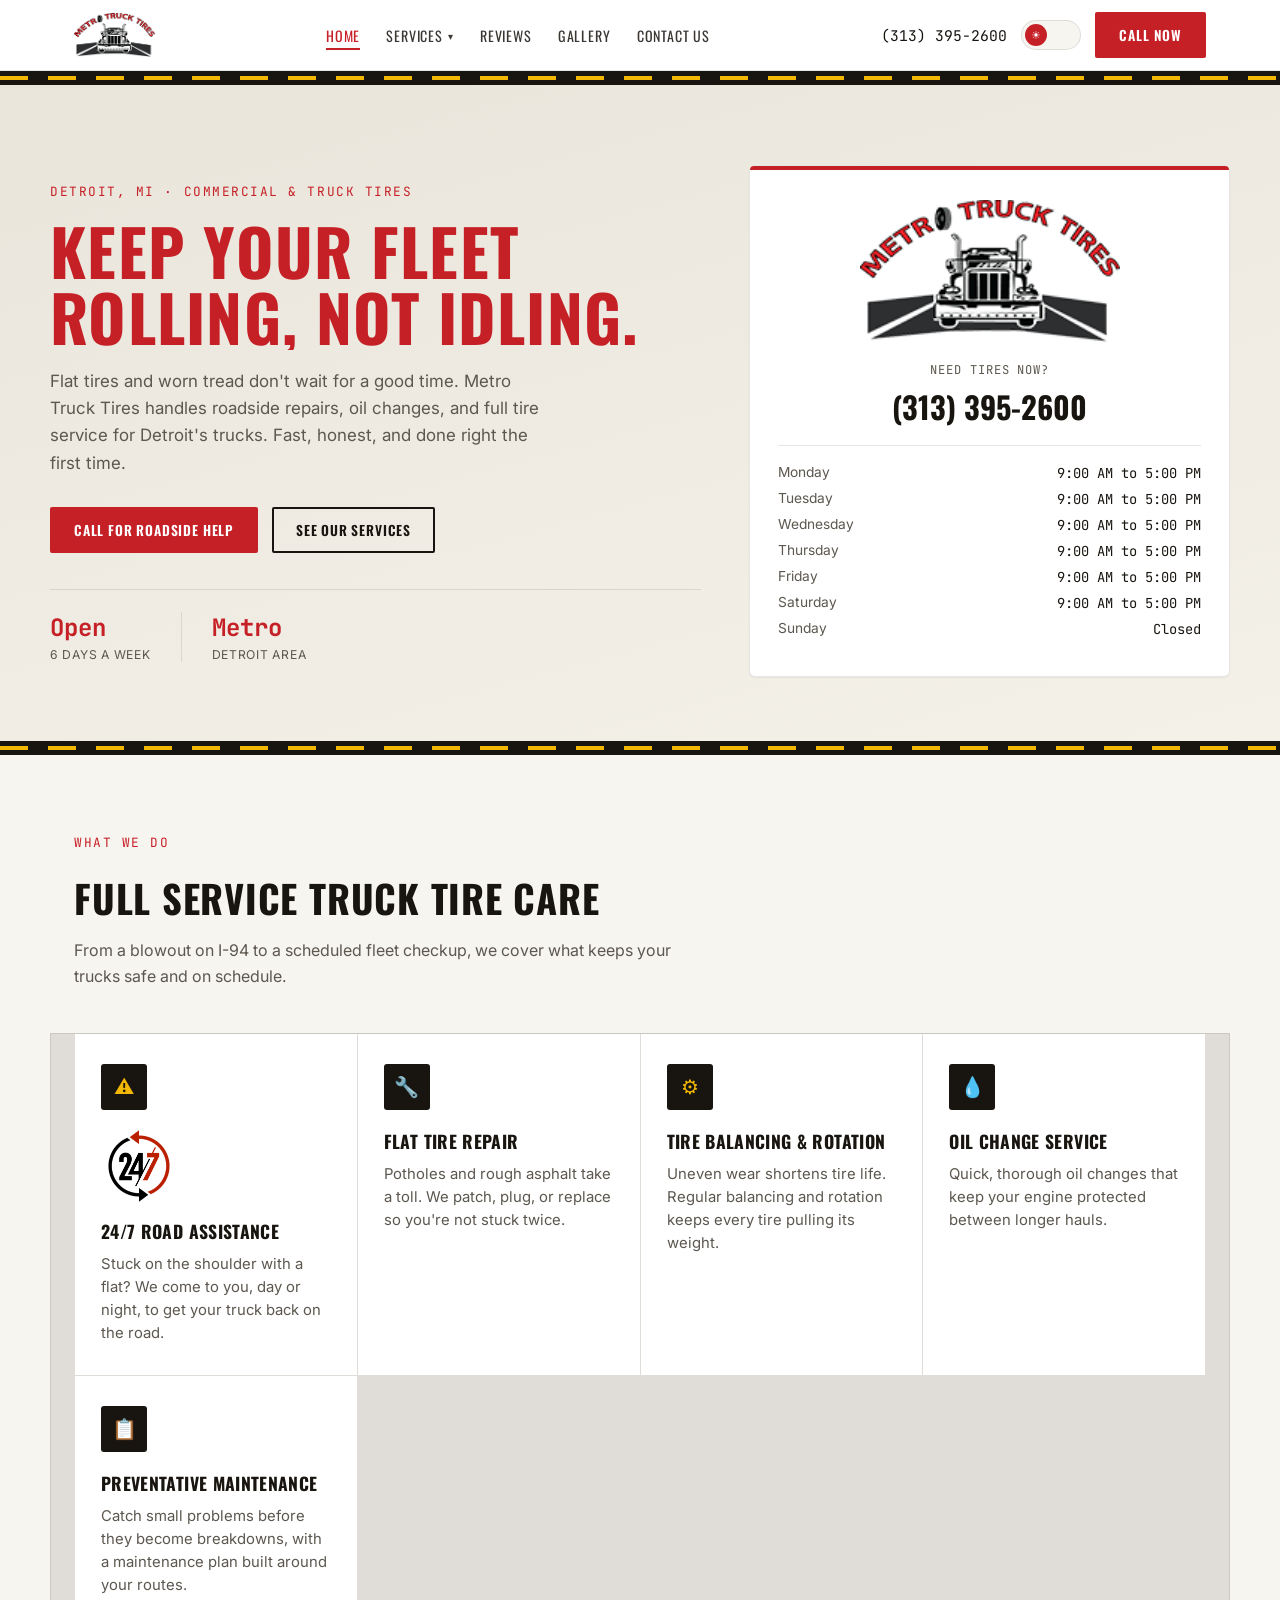
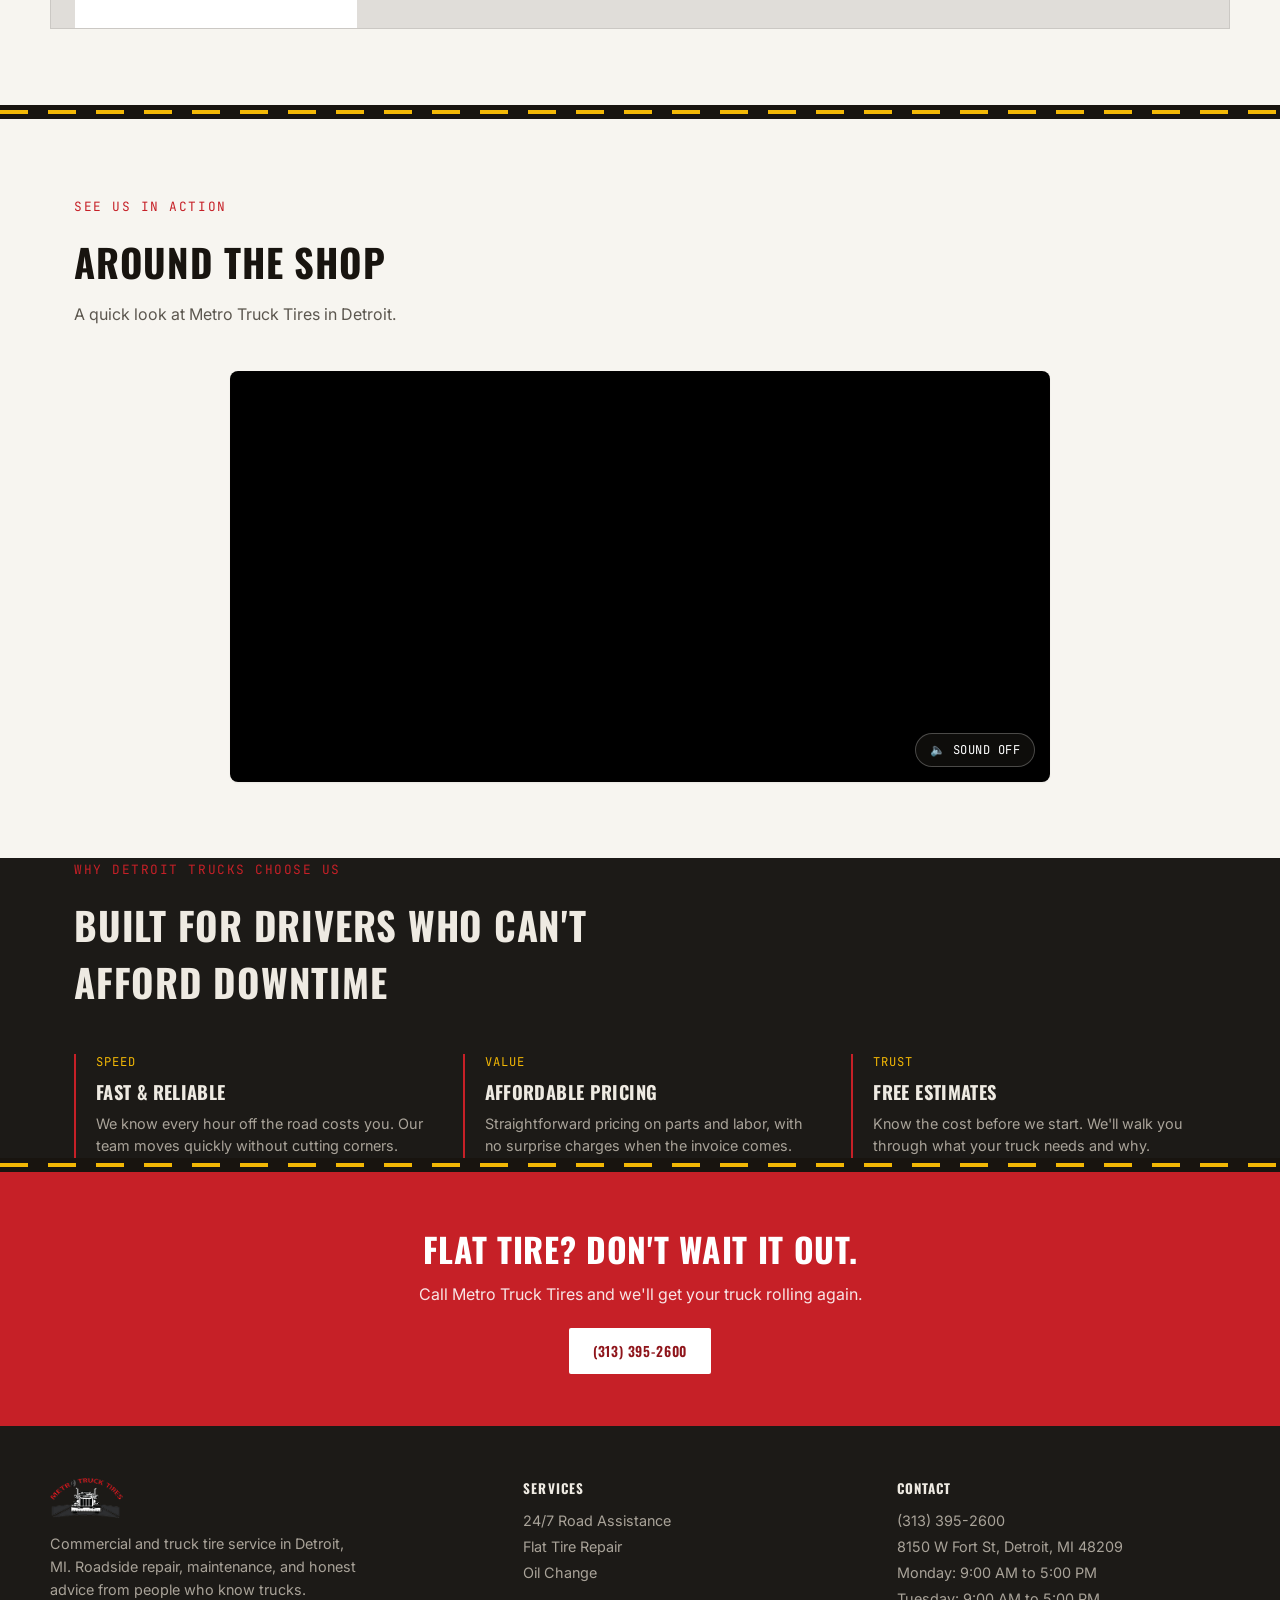
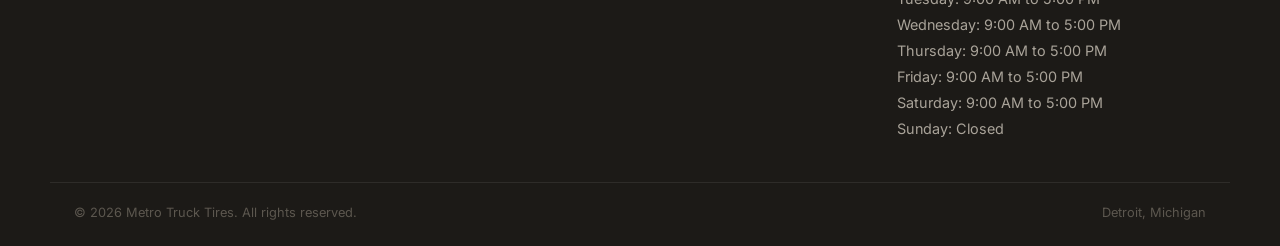
==== commit 801bea6b: "Add files via upload" ====
--- a/index.html
+++ b/index.html
@@ -92,11 +92,6 @@
       <p>Uneven wear shortens tire life. Regular balancing and rotation keeps every tire pulling its weight.</p>
     </div>
     <div class="service-card">
-      <div class="service-icon">&#128663;</div>
-      <h3>Alignment Checks</h3>
-      <p>A truck pulling to one side wastes fuel and tires. We align it so it drives straight and true.</p>
-    </div>
-    <div class="service-card">
       <div class="service-icon">&#128167;</div>
       <h3>Oil Change Service</h3>
       <p>Quick, thorough oil changes that keep your engine protected between longer hauls.</p>
@@ -120,7 +115,7 @@
     </div>
     <div class="video-wrap reveal">
       <div class="video-frame">
-        <video class="js-shop-video" playsinline webkit-playsinline="true" x5-playsinline autoplay muted loop preload="auto" poster="" disablepictureinpicture disableremoteplayback>
+        <video class="js-shop-video" playsinline webkit-playsinline="true" x5-playsinline autoplay muted loop preload="auto" disablepictureinpicture disableremoteplayback>
           <source src="videos/shop-tour.mp4" type="video/mp4">
           Your browser doesn't support embedded video.
         </video>
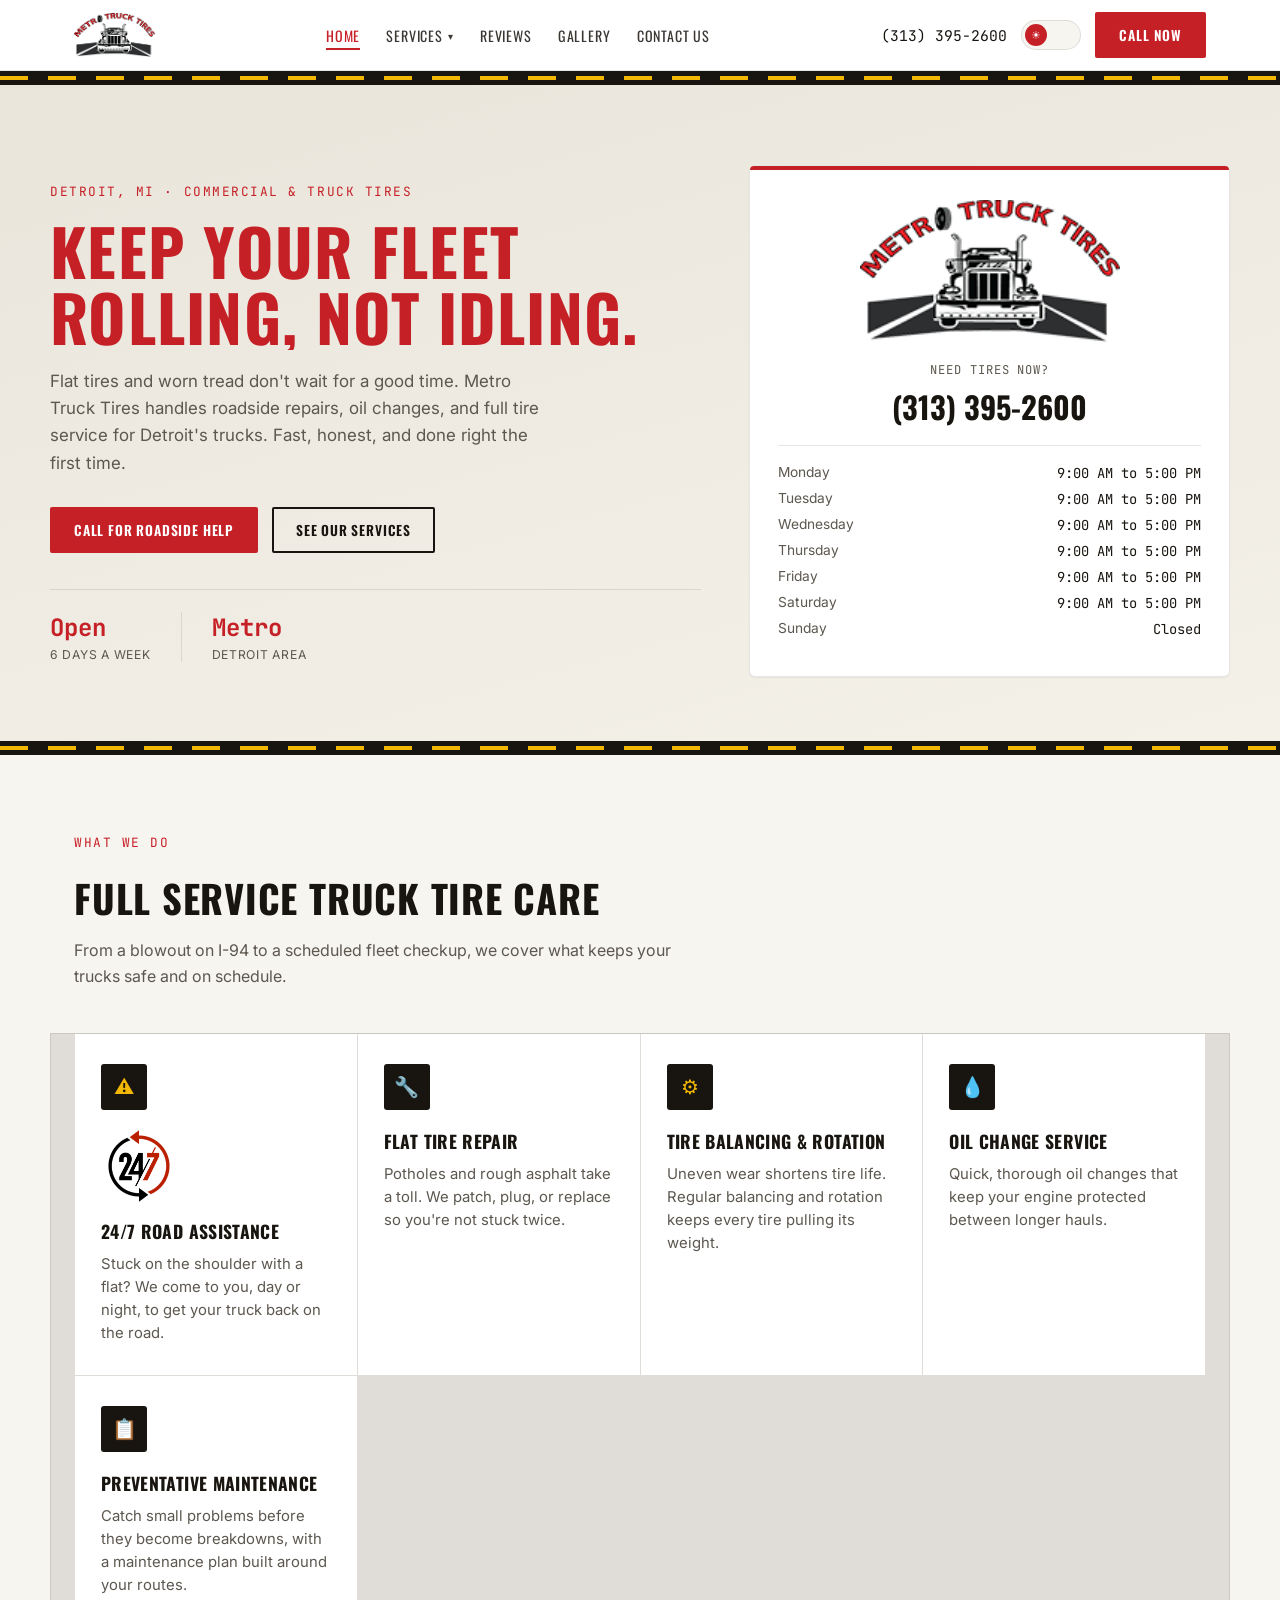
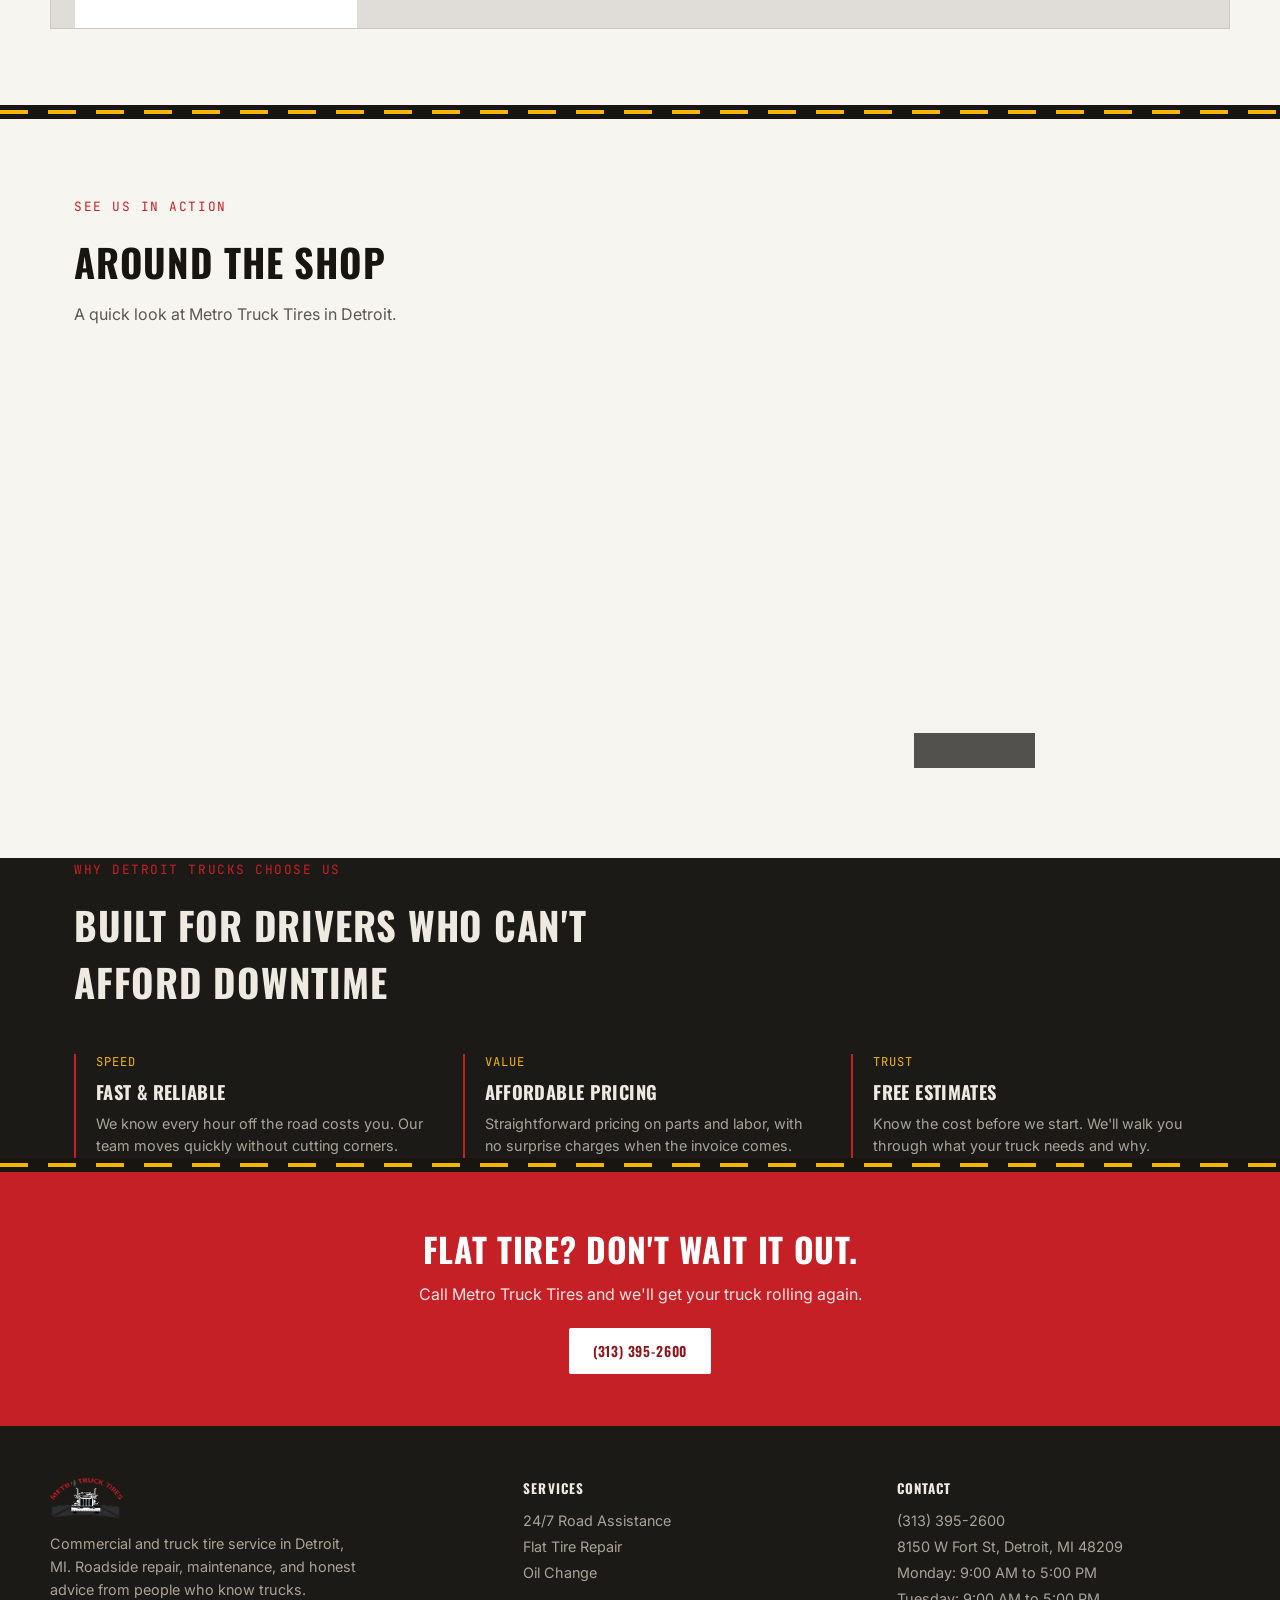
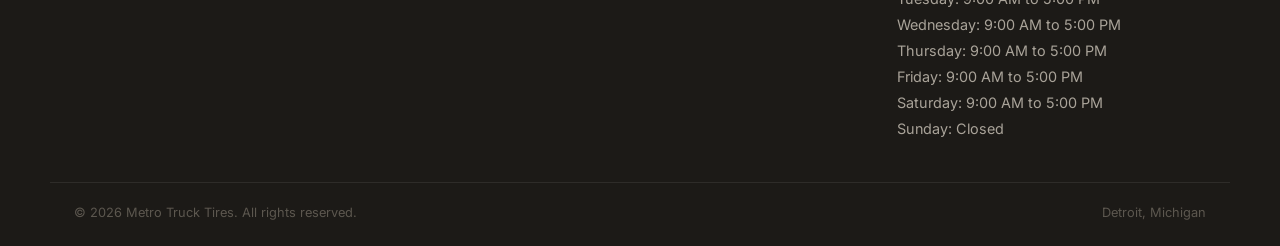
==== commit 2e78e106: "Add files via upload" ====
--- a/index.html
+++ b/index.html
@@ -116,7 +116,7 @@
     <div class="video-wrap reveal">
       <div class="video-frame">
         <video class="js-shop-video" playsinline webkit-playsinline="true" x5-playsinline autoplay muted loop preload="auto" disablepictureinpicture disableremoteplayback>
-          <source src="videos/shop-tour.mp4" type="video/mp4">
+          <source src="videos/shop-tour-sdr.mp4" type="video/mp4">
           Your browser doesn't support embedded video.
         </video>
         <button type="button" class="mute-toggle js-mute-toggle" aria-label="Unmute video">&#128264; Sound Off</button>
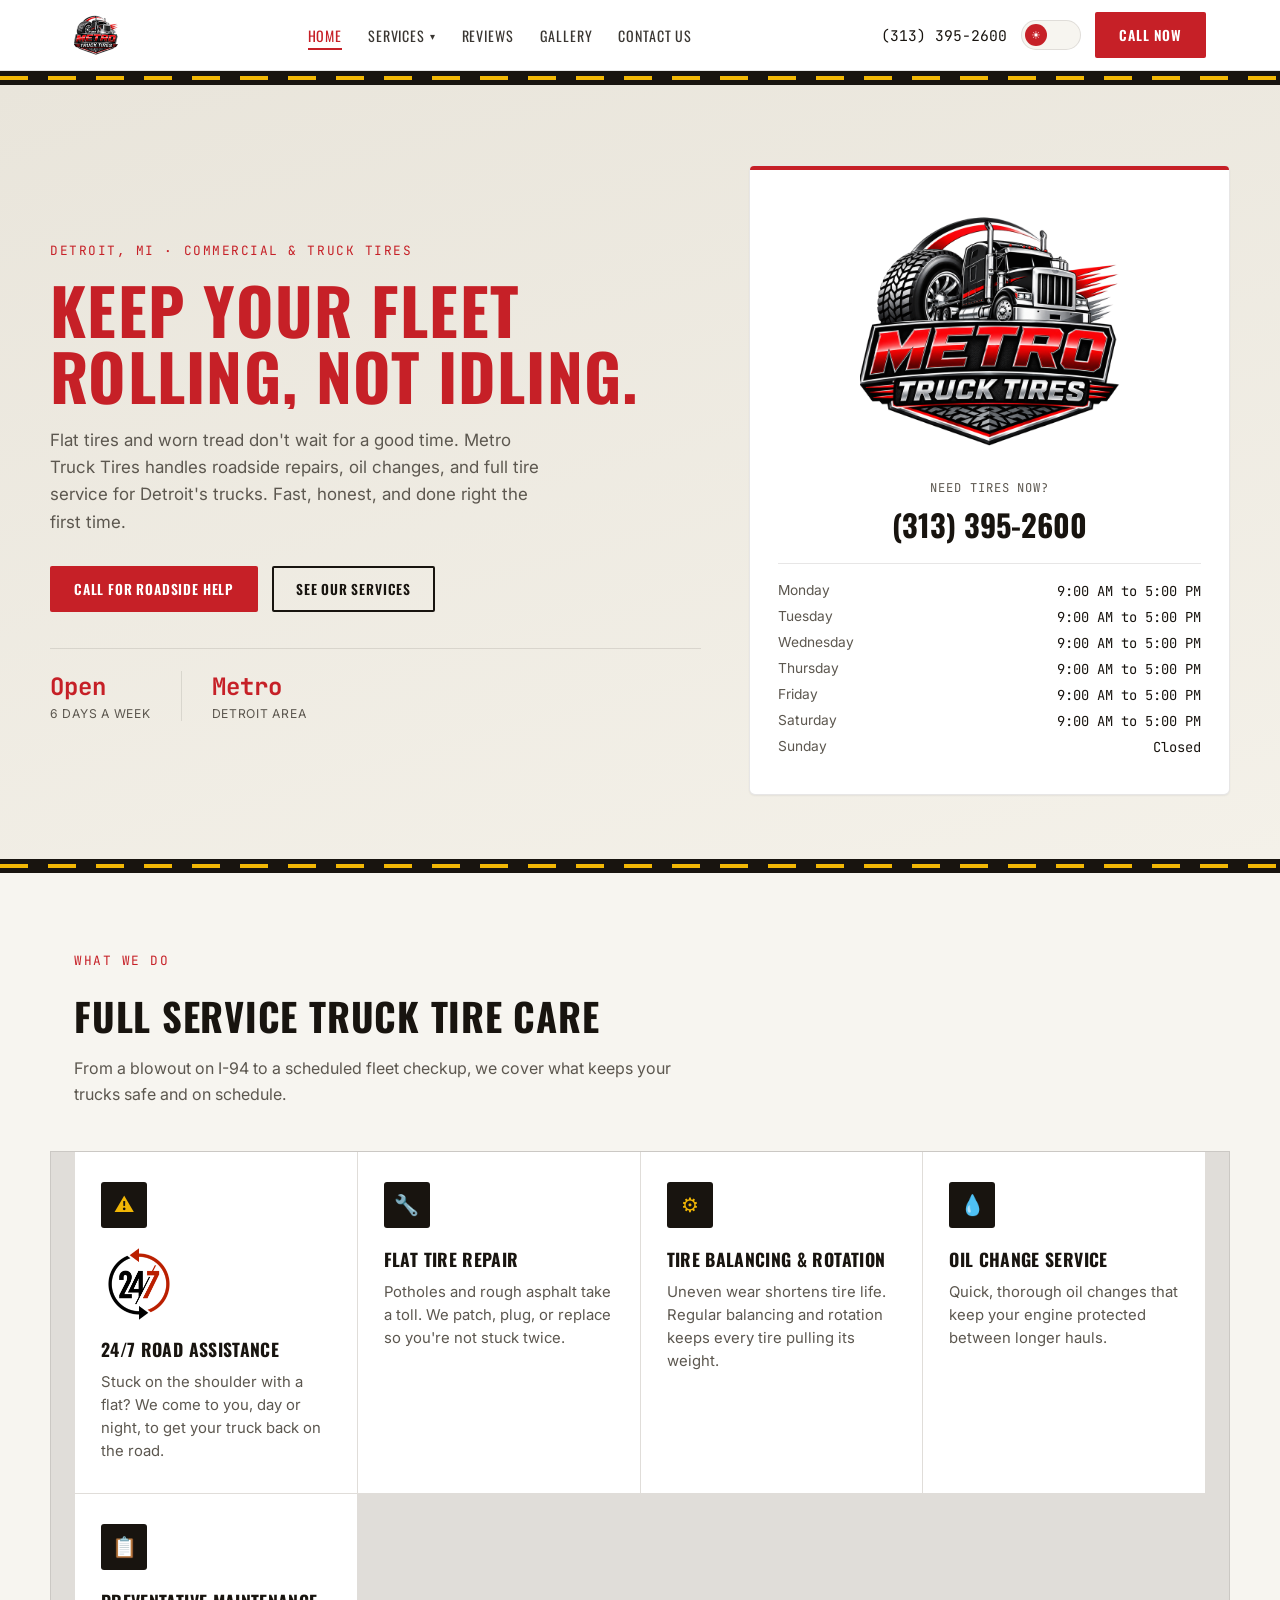
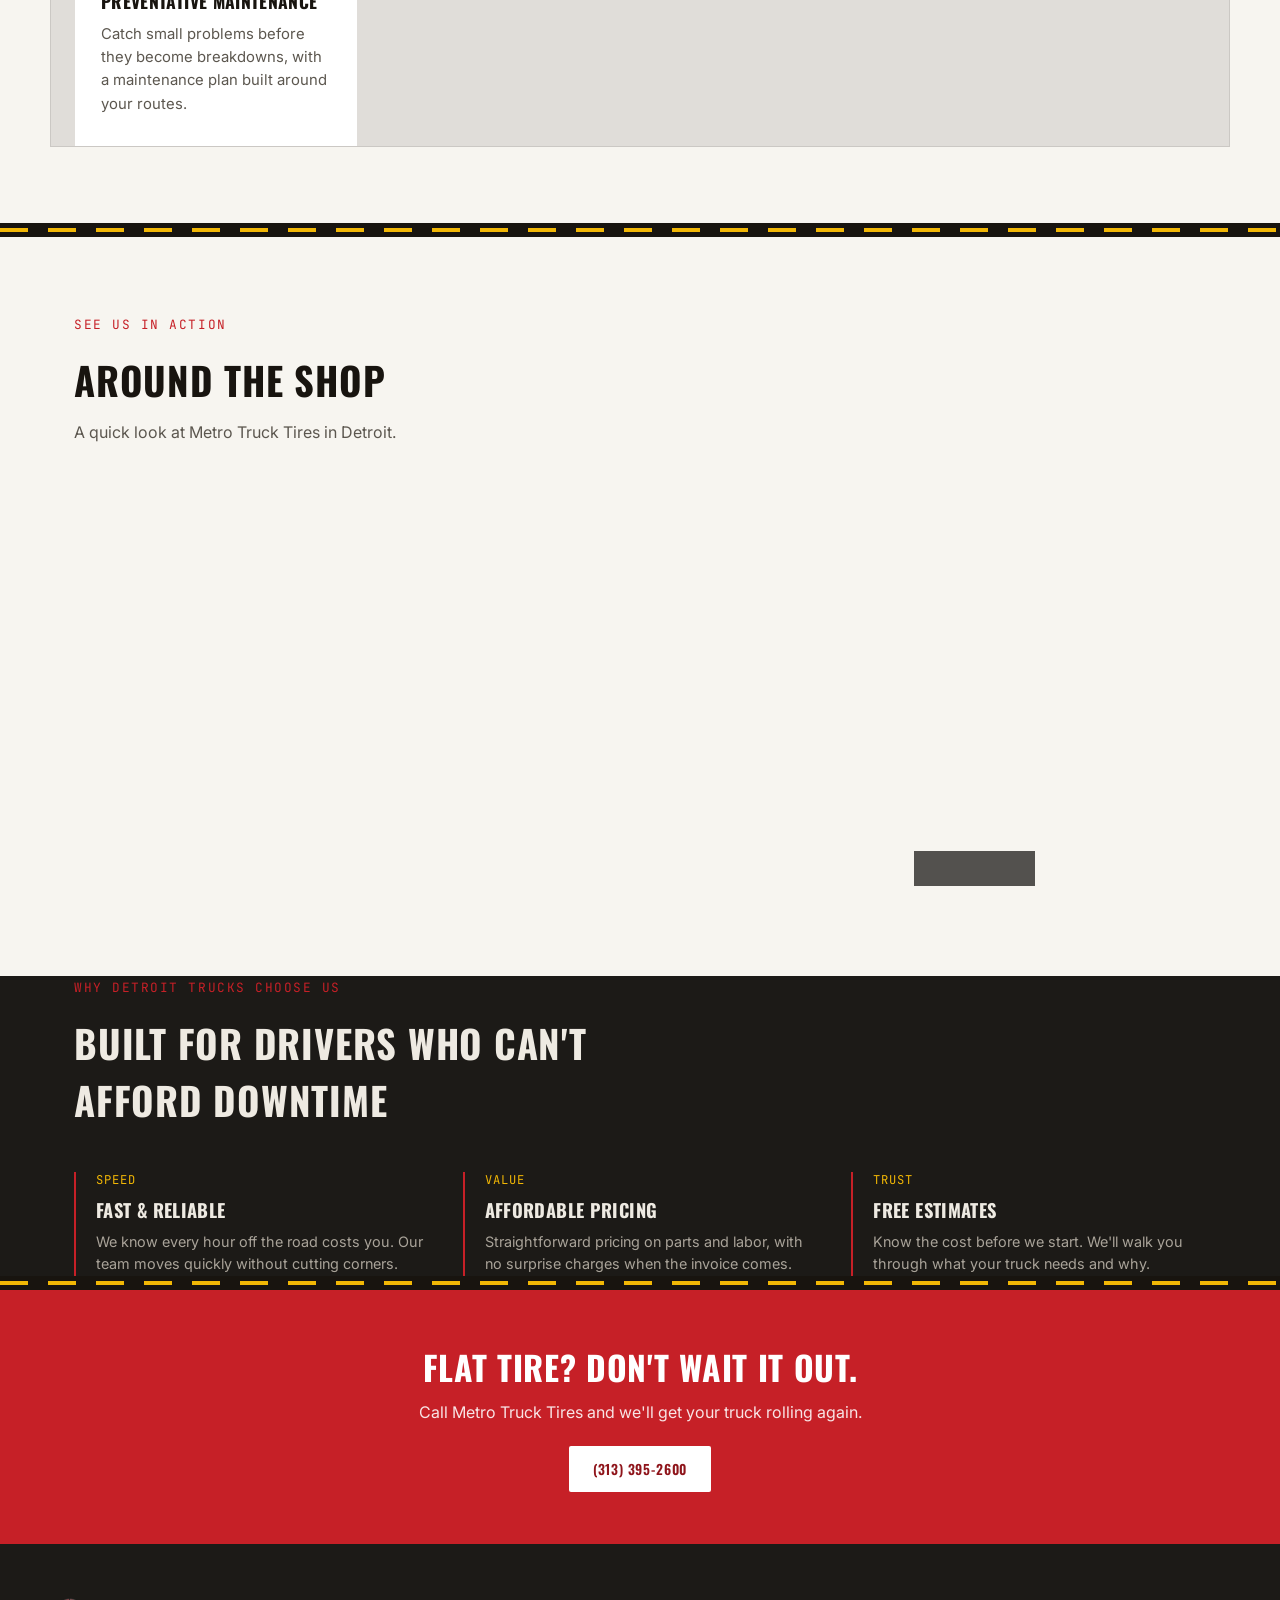
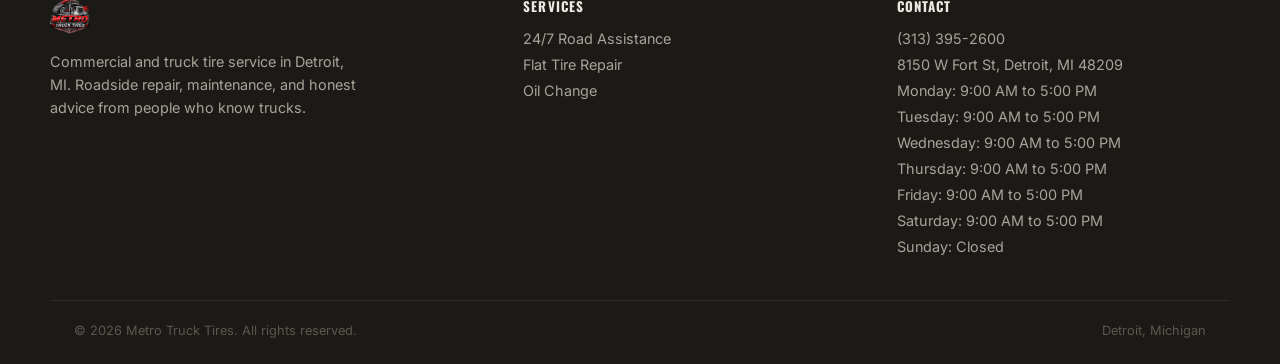
==== commit 3de70c04: "Add files via upload" ====
--- a/index.html
+++ b/index.html
@@ -116,7 +116,7 @@
     <div class="video-wrap reveal">
       <div class="video-frame">
         <video class="js-shop-video" playsinline webkit-playsinline="true" x5-playsinline autoplay muted loop preload="auto" disablepictureinpicture disableremoteplayback>
-          <source src="videos/shop-tour-sdr.mp4" type="video/mp4">
+          <source src="videos/shop-tour-fresh.mp4" type="video/mp4">
           Your browser doesn't support embedded video.
         </video>
         <button type="button" class="mute-toggle js-mute-toggle" aria-label="Unmute video">&#128264; Sound Off</button>
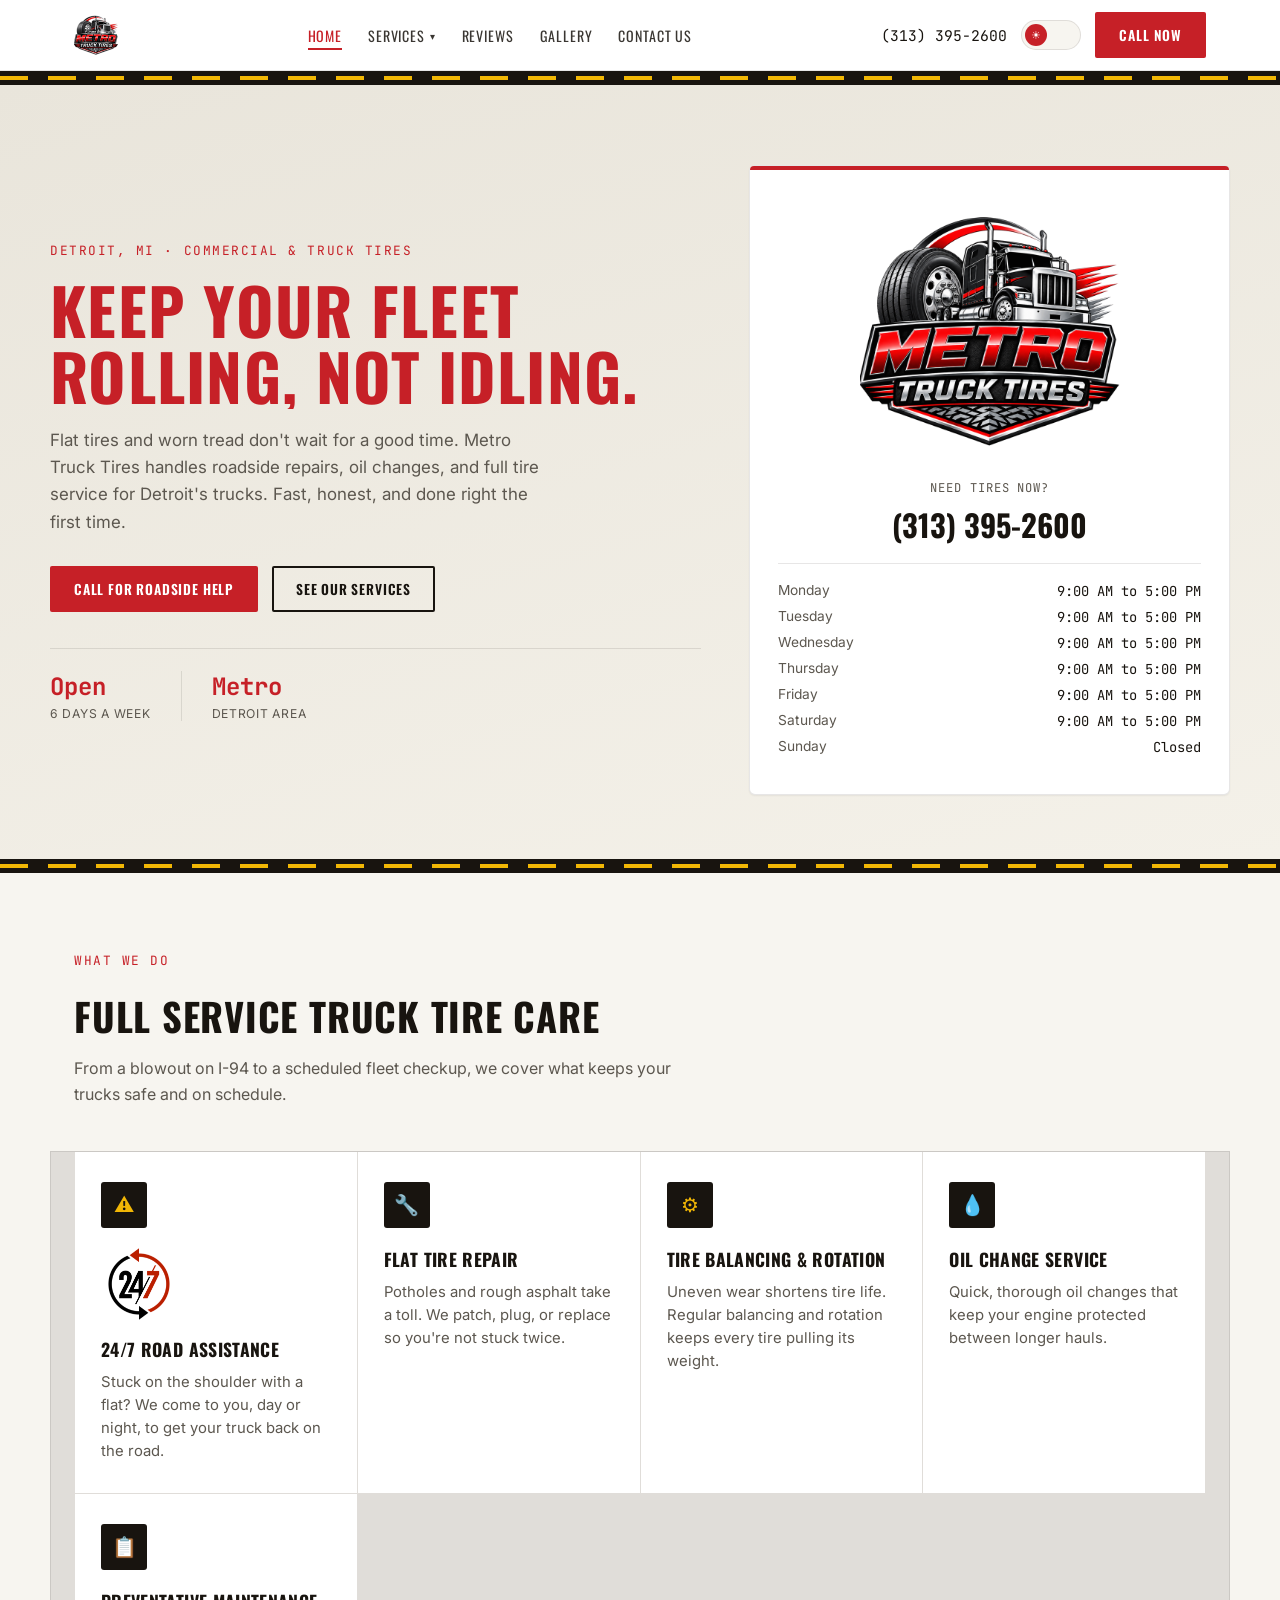
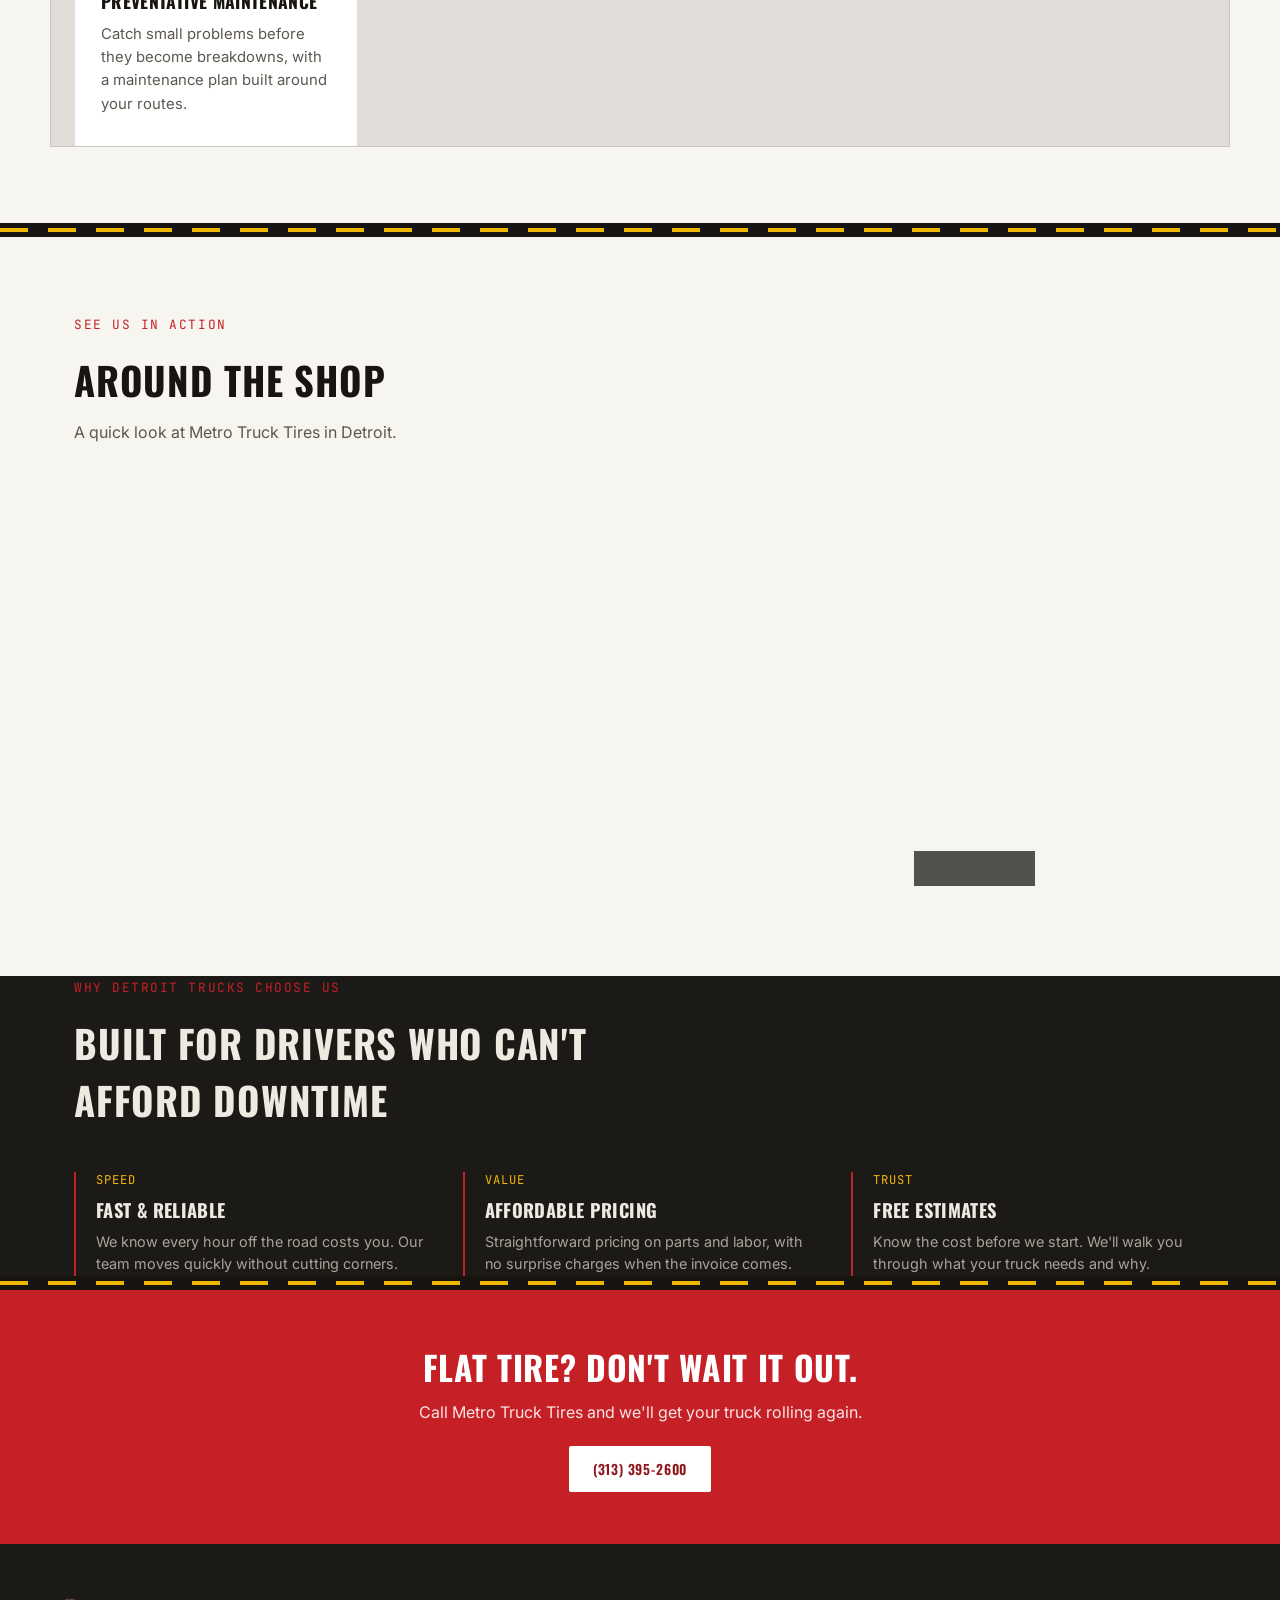
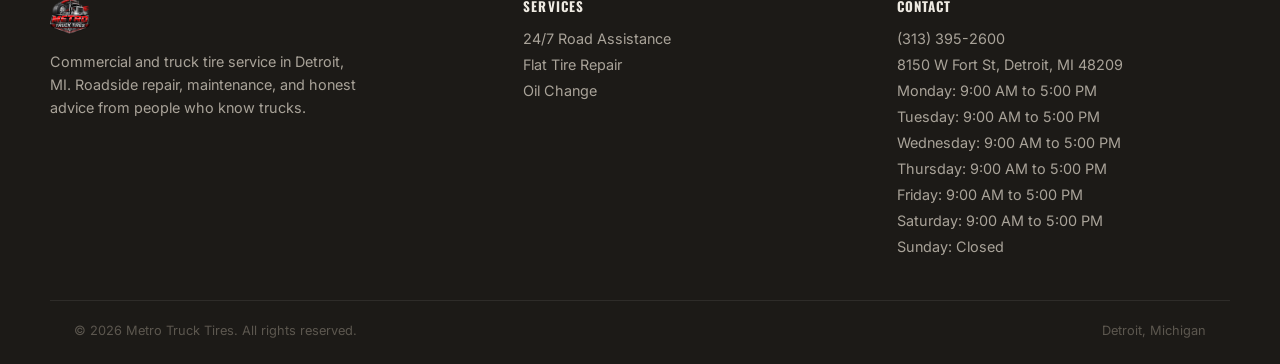
==== commit e4c0f4be: "Add files via upload" ====
--- a/index.html
+++ b/index.html
@@ -116,7 +116,7 @@
     <div class="video-wrap reveal">
       <div class="video-frame">
         <video class="js-shop-video" playsinline webkit-playsinline="true" x5-playsinline autoplay muted loop preload="auto" disablepictureinpicture disableremoteplayback>
-          <source src="videos/shop-tour-fresh.mp4" type="video/mp4">
+          <source src="shop-tour-fresh.mp4" type="video/mp4">
           Your browser doesn't support embedded video.
         </video>
         <button type="button" class="mute-toggle js-mute-toggle" aria-label="Unmute video">&#128264; Sound Off</button>
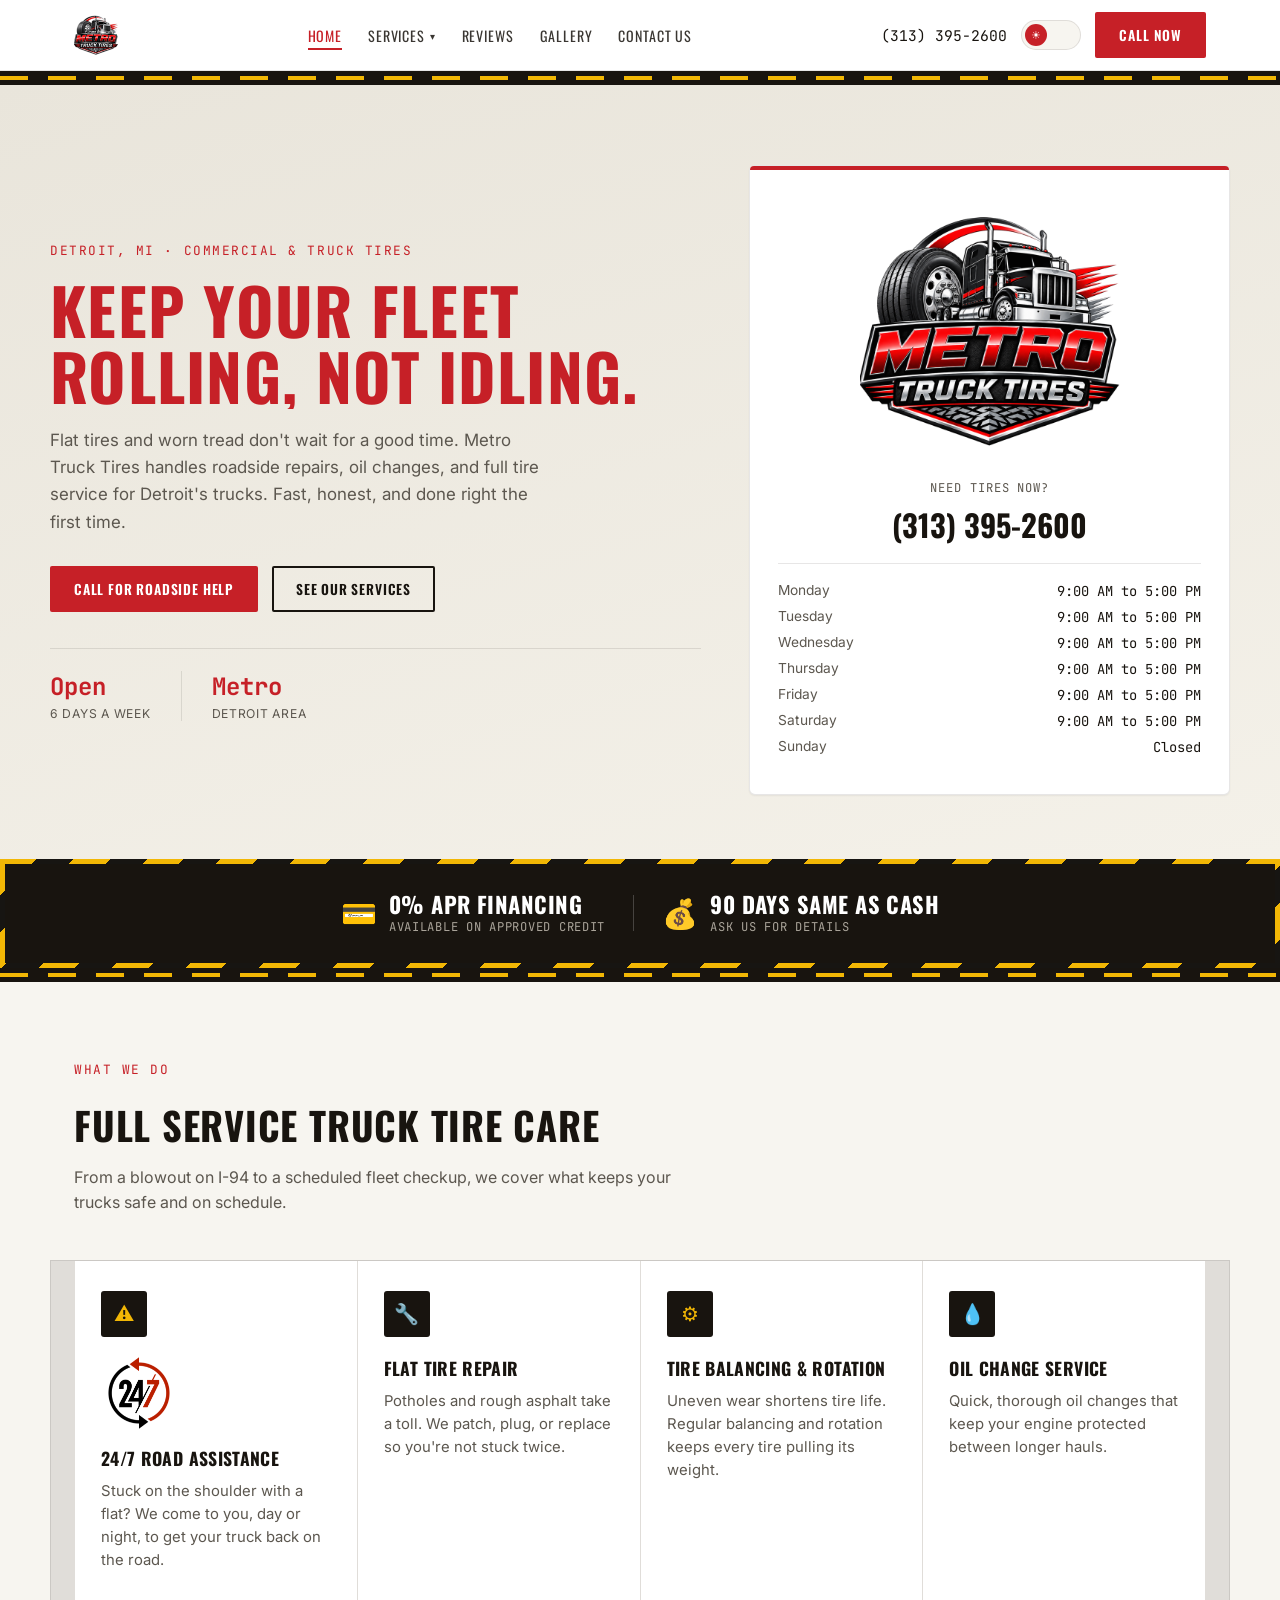
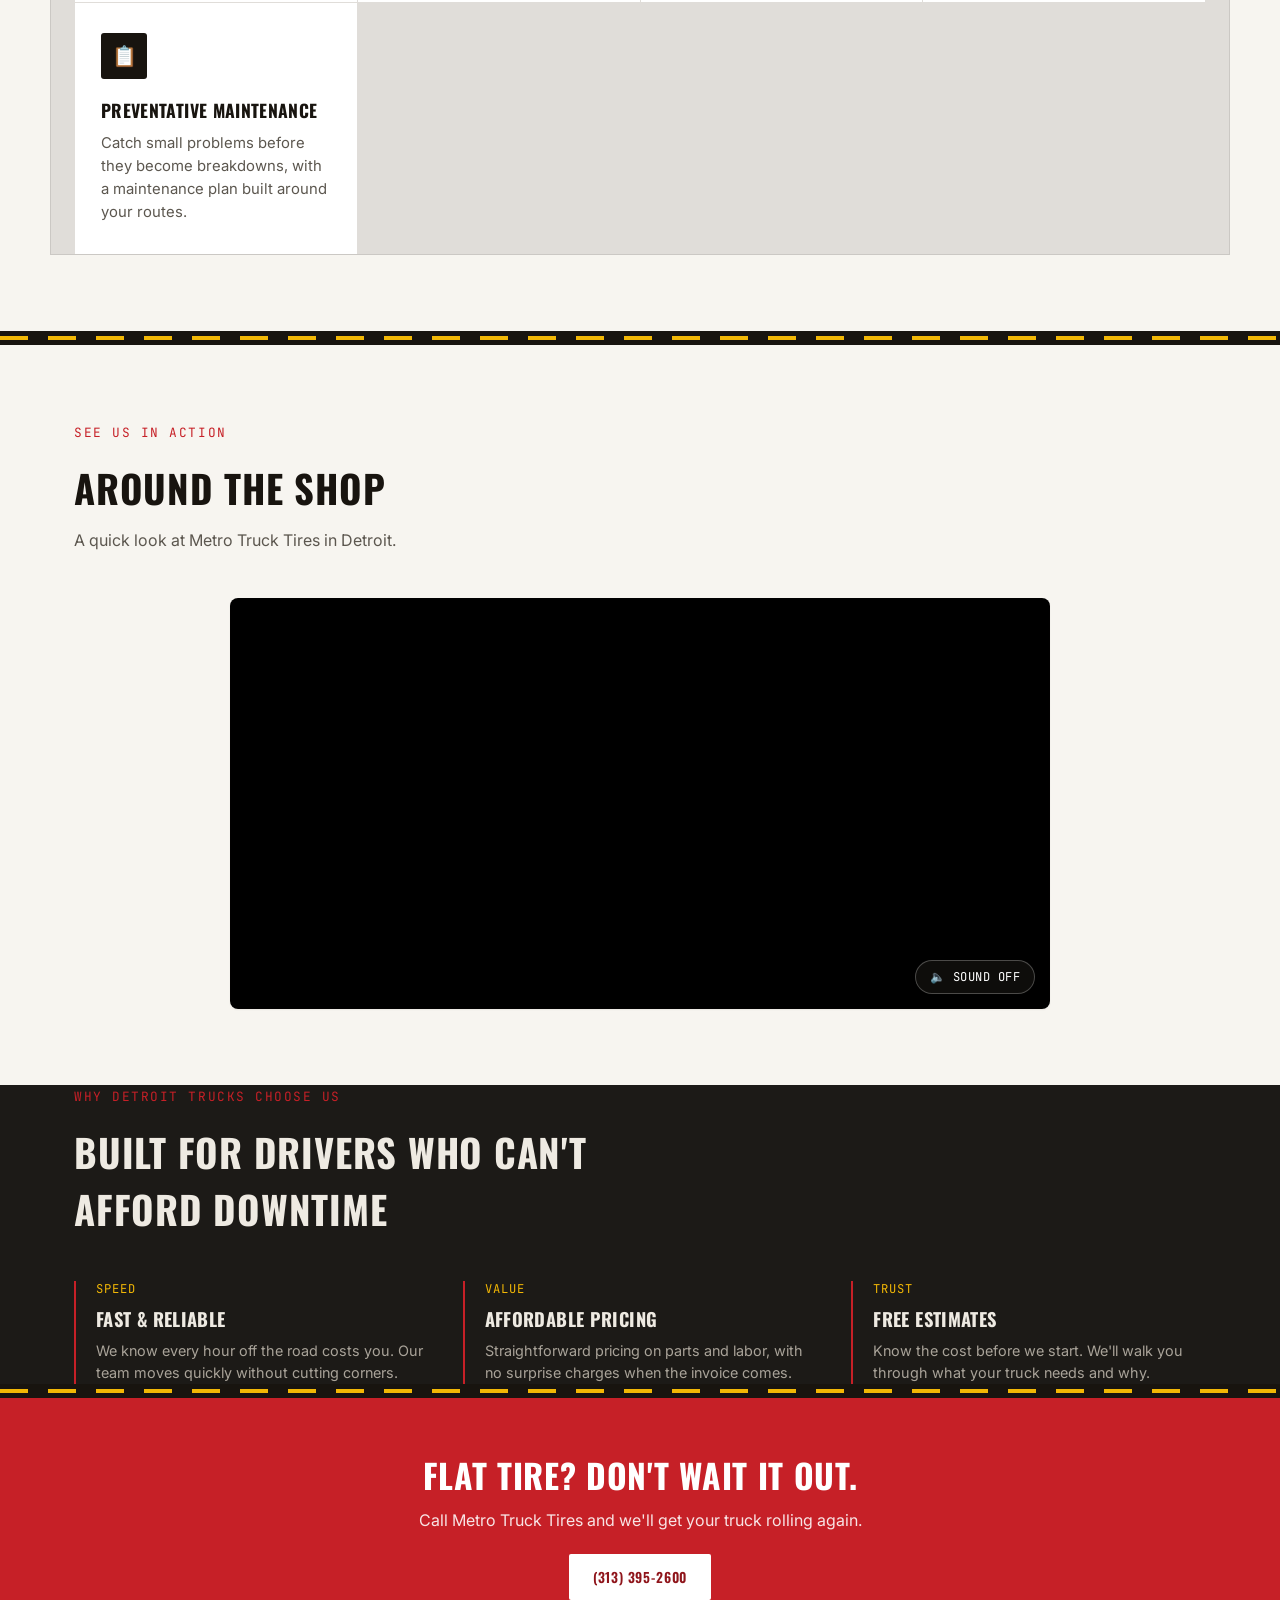
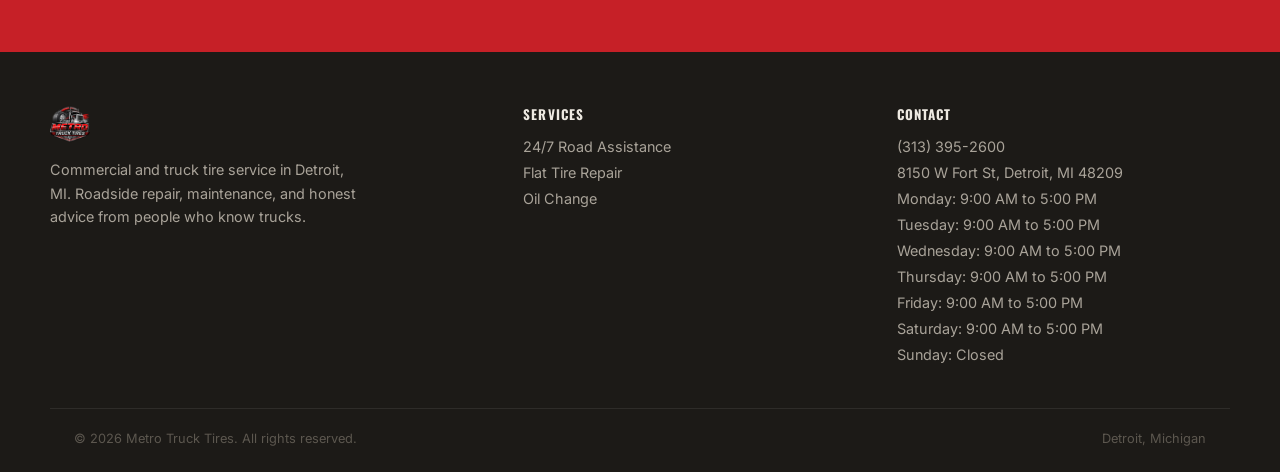
==== commit b9f143b1: "Add files via upload" ====
--- a/index.html
+++ b/index.html
@@ -65,6 +65,28 @@
   </div>
 </section>
 
+<section class="finance-banner reveal">
+  <div class="finance-banner-inner">
+    <div class="finance-banner-grid">
+      <div class="finance-item">
+        <span class="fi-icon">&#128179;</span>
+        <div class="fi-text">
+          <div class="fi-big">0% APR Financing</div>
+          <div class="fi-small">Available on approved credit</div>
+        </div>
+      </div>
+      <div class="finance-divider"></div>
+      <div class="finance-item">
+        <span class="fi-icon">&#128176;</span>
+        <div class="fi-text">
+          <div class="fi-big">90 Days Same as Cash</div>
+          <div class="fi-small">Ask us for details</div>
+        </div>
+      </div>
+    </div>
+  </div>
+</section>
+
 <div class="road"></div>
 
 <section class="section" id="services">
--- a/styles.css
+++ b/styles.css
@@ -194,6 +194,25 @@
 .why-item p{color:var(--band-muted); font-size:0.9rem; line-height:1.55;}
 
 /* CTA BAND */
+/* Financing banner — big, hard to miss, caution-stripe styling */
+.finance-banner{
+  background:repeating-linear-gradient(135deg, var(--yellow) 0 26px, #171512 26px 52px);
+  padding:5px;
+}
+.finance-banner-inner{
+  background:var(--icon-bg); color:#fff; padding:28px 24px; text-align:center;
+}
+.finance-banner-grid{
+  max-width:900px; margin:0 auto; display:flex; flex-wrap:wrap; justify-content:center; align-items:center; gap:28px;
+}
+.finance-item{display:flex; align-items:center; gap:12px;}
+.finance-item .fi-icon{font-size:1.8rem; color:var(--yellow);}
+.finance-item .fi-text{text-align:left;}
+.finance-item .fi-big{font-family:'Oswald',sans-serif; font-weight:700; font-size:1.4rem; text-transform:uppercase; letter-spacing:0.02em; line-height:1.1;}
+.finance-item .fi-small{font-family:'JetBrains Mono',monospace; font-size:0.76rem; color:#a9a399; text-transform:uppercase; letter-spacing:0.06em; margin-top:2px;}
+.finance-divider{width:1px; height:36px; background:rgba(255,255,255,0.2);}
+@media(max-width:640px){ .finance-divider{display:none;} }
+
 .cta-band{background:var(--red); color:#fff; padding:52px 24px; text-align:center;}
 .cta-band h2{font-size:clamp(1.5rem,3.4vw,2.1rem); margin-bottom:10px;}
 .cta-band p{margin-bottom:24px; color:rgba(255,255,255,0.88); font-size:1rem;}
